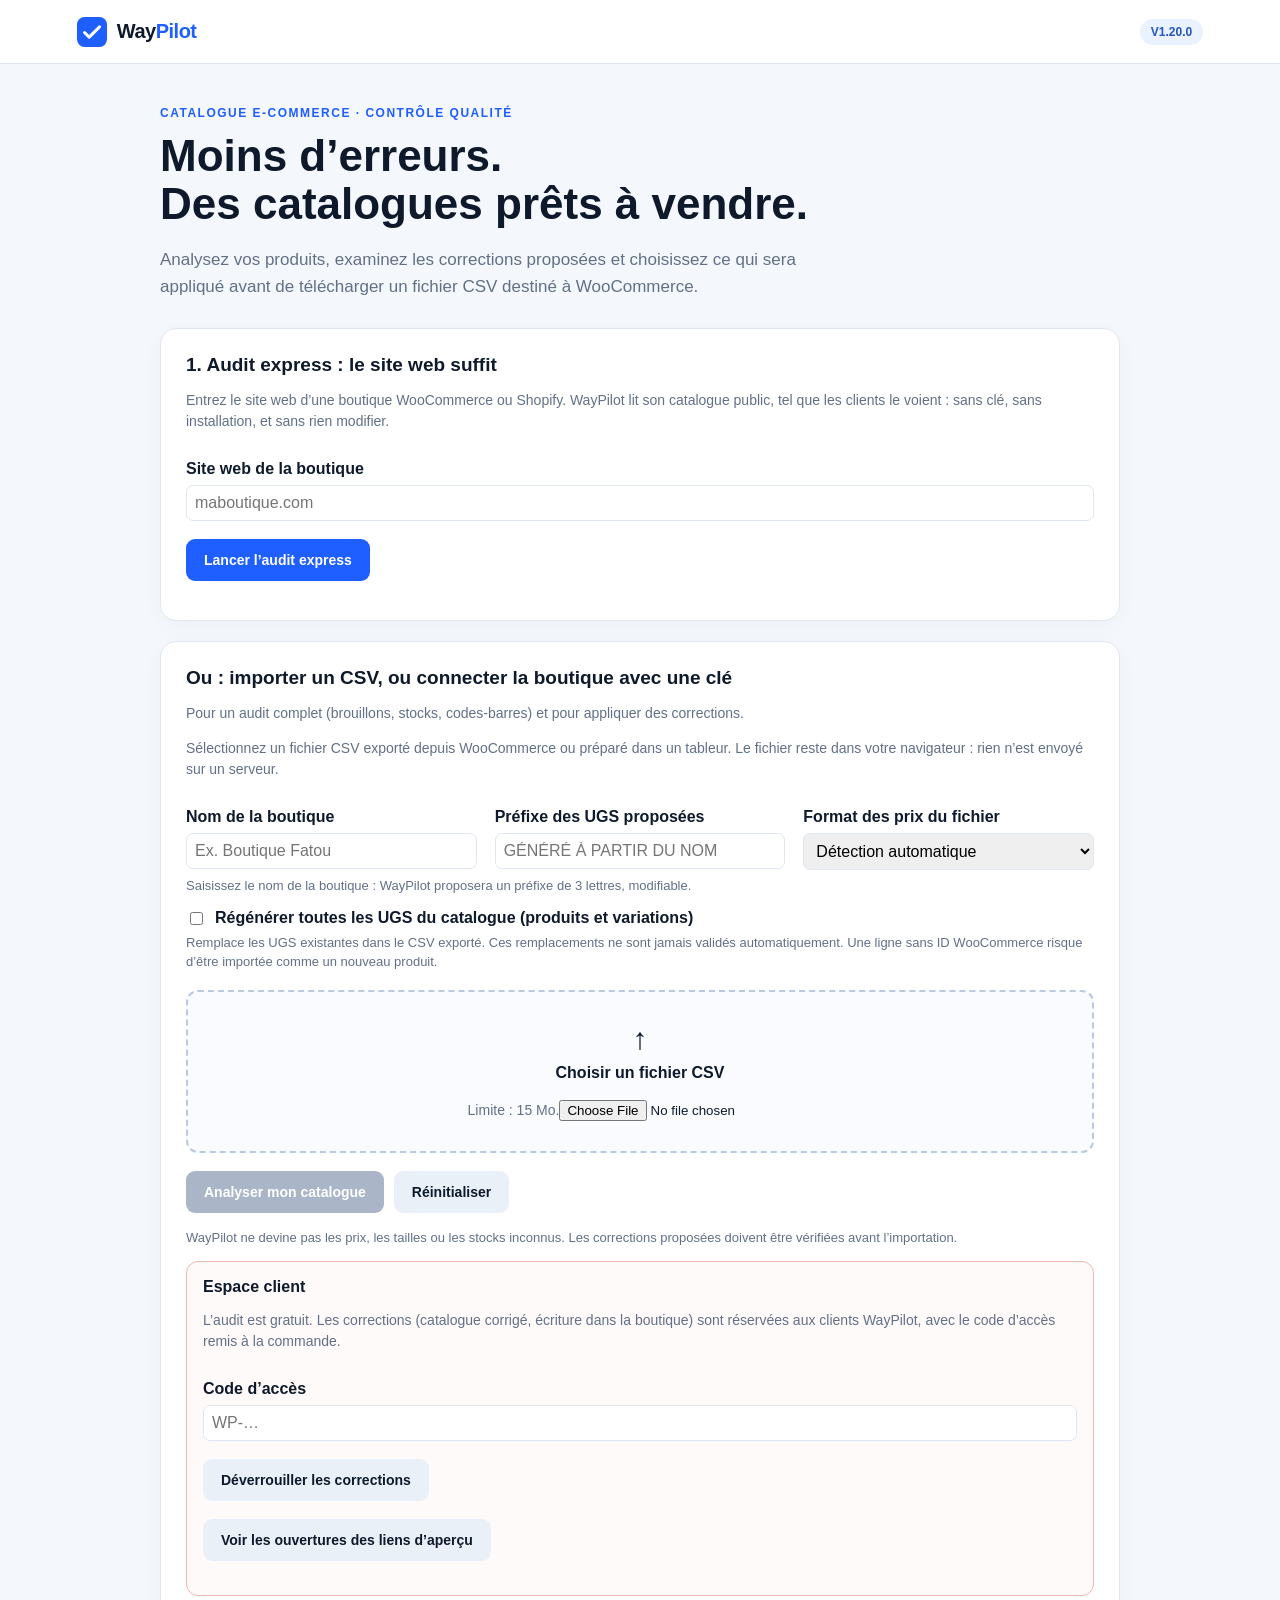
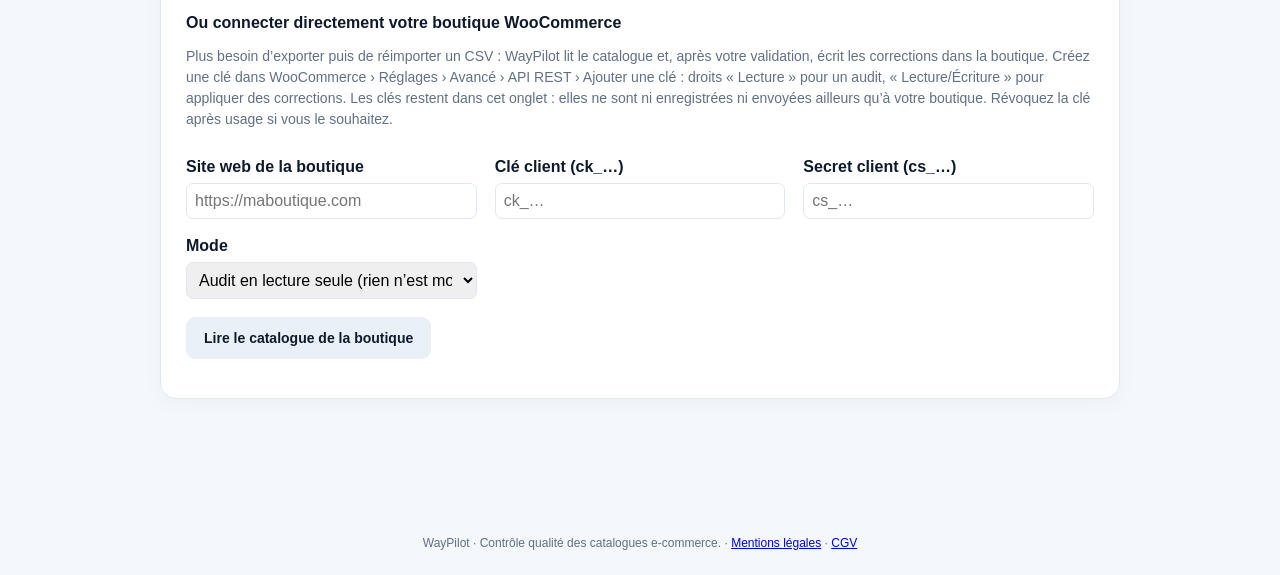
==== app.html @ 413e8cae "V1.20.0 : modification des prix en masse (devise, pourcentage, prix psychologiques) Aperçu avant env" ====
<!doctype html>
<html lang="fr">
<head>
  <meta charset="utf-8">
  <meta name="viewport" content="width=device-width, initial-scale=1">
  <title>WayPilot — Contrôle qualité e-commerce</title>
  <meta name="description" content="WayPilot contrôle vos catalogues e-commerce, propose des corrections validées et prépare un CSV WooCommerce.">
  <link rel="icon" href="data:image/svg+xml,%3Csvg xmlns='http://www.w3.org/2000/svg' viewBox='0 0 32 32'%3E%3Crect width='32' height='32' rx='8' fill='%231f5eff'/%3E%3Cpath d='M8 16.5l5 5 11-11' stroke='%23fff' stroke-width='3.2' fill='none' stroke-linecap='round' stroke-linejoin='round'/%3E%3C/svg%3E">
  <style>
    :root { --blue:#1f5eff; --navy:#0e1a2b; --bg:#f4f7fb; --border:#e0e7f0; --muted:#627087; }
    * { box-sizing:border-box; }
    body { margin:0; font-family:"Inter", -apple-system, BlinkMacSystemFont, "Segoe UI", Roboto, "Helvetica Neue", Arial, sans-serif; -webkit-font-smoothing:antialiased; color:var(--navy); background:var(--bg); }
    header { position:sticky; top:0; z-index:10; background:rgba(255,255,255,.94); backdrop-filter:blur(10px); border-bottom:1px solid var(--border); padding:0 6%; height:64px; display:flex; align-items:center; justify-content:space-between; gap:15px; }
    .brand { display:flex; align-items:center; gap:10px; font-size:20px; font-weight:800; letter-spacing:-.5px; } .brand em { font-style:normal; color:var(--blue); } .brand svg { width:30px; height:30px; flex:none; }
    .version { background:#eaf1ff; color:#2458b8; padding:6px 11px; border-radius:20px; font-size:12px; font-weight:700; }
    main { max-width:1000px; margin:42px auto; padding:0 20px 50px; }
    .hero { margin-bottom:28px; } .eyebrow { color:var(--blue); font-size:12px; font-weight:800; text-transform:uppercase; letter-spacing:1.5px; }
    h1 { font-size:clamp(30px,5vw,44px); line-height:1.1; margin:12px 0; } .subtitle { color:var(--muted); font-size:17px; line-height:1.6; max-width:650px; }
    .panel { background:white; border:1px solid var(--border); border-radius:16px; padding:25px; margin:20px 0; box-shadow:0 5px 22px #15243b08; }
    h2 { font-size:19px; margin:0 0 8px; } h3 { font-size:16px; margin:18px 0 8px; }
    .help { color:var(--muted); font-size:14px; line-height:1.5; }
    .label { display:block; font-weight:700; margin-top:14px; }
    .settings { display:grid; grid-template-columns:repeat(auto-fit,minmax(230px,1fr)); gap:4px 18px; }
    .drop { display:block; border:2px dashed #b9c9df; border-radius:12px; background:#f9fbff; padding:30px 16px; text-align:center; margin-top:18px; cursor:pointer; }
    .drop strong { display:block; margin:8px 0; font-size:16px; } .drop input { max-width:100%; margin-top:10px; }
    button,.download,a.button { border:0; background:var(--blue); color:white; font-size:14px; font-weight:700; border-radius:9px; padding:13px 18px; cursor:pointer; text-decoration:none; display:inline-block; }
    button:disabled { background:#aab6c8; cursor:not-allowed; } button.secondary,a.button.secondary { color:var(--navy); background:#eaf0f8; }
    .actions { display:flex; flex-wrap:wrap; gap:10px; margin-top:18px; } .notice { margin-top:15px; color:var(--muted); font-size:13px; line-height:1.5; }
    .message { margin-top:14px; font-size:14px; line-height:1.5; } .error { color:#b42318; } .success { color:#087443; }
    .metrics { display:grid; grid-template-columns:repeat(3,1fr); gap:14px; margin:20px 0; }
    .metric { border:1px solid var(--border); border-radius:12px; padding:18px; background:#fbfcff; } .metric span { display:block; color:var(--muted); font-size:13px; } .metric strong { display:block; font-size:30px; margin-top:7px; }
    .table-wrap { overflow-x:auto; margin-top:18px; } table { border-collapse:collapse; width:100%; font-size:13px; } th,td { border-bottom:1px solid var(--border); padding:12px 10px; text-align:left; vertical-align:top; } th { background:#f5f8fc; }
    .severity { font-weight:700; } .decision { min-width:150px; } .decision select { max-width:100%; padding:8px; border:1px solid var(--border); border-radius:7px; }
    .field { width:100%; min-width:110px; padding:8px; border:1px solid var(--border); border-radius:7px; font:inherit; }
    .needs-review { background:#fff0f0 !important; } .needs-review td { border-bottom-color:#f2b8b5; }
    .review-tag { display:inline-block;background:#b42318;color:white;border-radius:5px;padding:3px 7px;font-weight:800;font-size:11px; }
    .review-toolbar { display:flex;gap:10px;align-items:center;flex-wrap:wrap;margin:14px 0; } .review-toolbar select { padding:10px;border:1px solid #e5a4a0;border-radius:8px; }
    .review-card { border:1px solid #f0b7b3;background:#fffafa;border-radius:12px;padding:16px;margin:14px 0; }
    .code { font-family:ui-monospace,Menlo,monospace; font-size:11px; color:var(--muted); display:block; margin-top:3px; }
    .note { color:#8a5a00; font-size:12px; margin-top:5px; }
    footer { text-align:center; padding:25px 15px; color:var(--muted); font-size:12px; } [hidden] { display:none !important; }
    @media(max-width:600px) { main { margin-top:28px; padding:0 14px 35px; } .panel { padding:18px; } .metrics { grid-template-columns:1fr 1fr; gap:9px; } .metric strong { font-size:25px; } }
  </style>
</head>
<body>
<header><a class="brand" href="./" style="color:inherit;text-decoration:none"><svg viewBox="0 0 32 32" aria-hidden="true"><rect width="32" height="32" rx="8" fill="#1f5eff"/><path d="M8 16.5l5 5 11-11" stroke="#fff" stroke-width="3.2" fill="none" stroke-linecap="round" stroke-linejoin="round"/></svg><span class="wm">Way<em>Pilot</em></span></a><div class="version" id="version">V1</div></header>
<main>
  <section class="hero">
    <div class="eyebrow">Catalogue e-commerce · Contrôle qualité</div>
    <h1>Moins d’erreurs.<br>Des catalogues prêts à vendre.</h1>
    <p class="subtitle">Analysez vos produits, examinez les corrections proposées et choisissez ce qui sera appliqué avant de télécharger un fichier CSV destiné à WooCommerce.</p>
  </section>

  <section class="panel">
    <h2>1. Audit express : le site web suffit</h2>
    <p class="help">Entrez le site web d’une boutique WooCommerce ou Shopify. WayPilot lit son catalogue public, tel que les clients le voient : sans clé, sans installation, et sans rien modifier.</p>
    <div class="settings"><div><label class="label" for="quickUrl">Site web de la boutique</label><input id="quickUrl" class="field" type="url" placeholder="maboutique.com" style="margin-top:7px" autocomplete="url"></div></div>
    <div class="actions"><button id="quickAudit">Lancer l’audit express</button></div>
    <div id="quickInfo" class="message" aria-live="polite"></div>
  </section>

  <section class="panel">
    <h2>Ou : importer un CSV, ou connecter la boutique avec une clé</h2>
    <p class="help">Pour un audit complet (brouillons, stocks, codes-barres) et pour appliquer des corrections.</p>
    <p class="help">Sélectionnez un fichier CSV exporté depuis WooCommerce ou préparé dans un tableur. Le fichier reste dans votre navigateur : rien n’est envoyé sur un serveur.</p>
    <div class="settings">
      <div>
        <label class="label" for="storeName">Nom de la boutique</label>
        <input id="storeName" class="field" type="text" maxlength="100" placeholder="Ex. Boutique Fatou" style="margin-top:7px">
      </div>
      <div>
        <label class="label" for="skuPrefix">Préfixe des UGS proposées</label>
        <input id="skuPrefix" class="field" type="text" maxlength="20" placeholder="Généré à partir du nom" style="margin-top:7px;text-transform:uppercase">
      </div>
      <div>
        <label class="label" for="decimal">Format des prix du fichier</label>
        <select id="decimal" class="field" style="margin-top:7px">
          <option value="auto">Détection automatique</option>
          <option value=".">1 234.56 (point décimal)</option>
          <option value=",">1 234,56 (virgule décimale)</option>
        </select>
      </div>
    </div>
    <p id="prefixHelp" class="notice" style="margin-top:6px">Saisissez le nom de la boutique : WayPilot proposera un préfixe de 3 lettres, modifiable.</p>
    <label style="display:flex;gap:9px;align-items:flex-start;margin-top:12px;font-weight:700"><input id="regenerateAllSkus" type="checkbox" style="margin-top:3px"> Régénérer toutes les UGS du catalogue (produits et variations)</label>
    <p class="notice" style="margin-top:5px">Remplace les UGS existantes dans le CSV exporté. Ces remplacements ne sont jamais validés automatiquement. Une ligne sans ID WooCommerce risque d’être importée comme un nouveau produit.</p>
    <label class="drop"><span style="font-size:30px">↑</span><strong>Choisir un fichier CSV</strong><span class="help">Limite : 15 Mo.</span><input id="file" type="file" accept=".csv,text/csv"></label>
    <div id="fileInfo" class="message" aria-live="polite"></div>
    <div class="actions"><button id="analyze" disabled>Analyser mon catalogue</button><button id="reset" class="secondary">Réinitialiser</button></div>
    <p class="notice">WayPilot ne devine pas les prix, les tailles ou les stocks inconnus. Les corrections proposées doivent être vérifiées avant l’importation.</p>

    <div class="review-card" id="accessBox">
      <h3 style="margin-top:0">Espace client</h3>
      <p class="help">L’audit est gratuit. Les corrections (catalogue corrigé, écriture dans la boutique) sont réservées aux clients WayPilot, avec le code d’accès remis à la commande.</p>
      <div class="settings"><div><label class="label" for="accessCode">Code d’accès</label><input id="accessCode" class="field" type="password" placeholder="WP-…" style="margin-top:7px" autocomplete="off"></div></div>
      <div class="actions"><button type="button" id="unlock" class="secondary">Déverrouiller les corrections</button></div>
      <div id="accessInfo" class="message" aria-live="polite"></div>
      <div class="actions"><button type="button" id="showViews" class="secondary">Voir les ouvertures des liens d’aperçu</button></div>
      <div id="viewsInfo" class="table-wrap"></div>
    </div>

    <h3>Ou connecter directement votre boutique WooCommerce</h3>
    <p class="help">Plus besoin d’exporter puis de réimporter un CSV : WayPilot lit le catalogue et, après votre validation, écrit les corrections dans la boutique. Créez une clé dans WooCommerce › Réglages › Avancé › API REST › Ajouter une clé : droits « Lecture » pour un audit, « Lecture/Écriture » pour appliquer des corrections. Les clés restent dans cet onglet : elles ne sont ni enregistrées ni envoyées ailleurs qu’à votre boutique. Révoquez la clé après usage si vous le souhaitez.</p>
    <div class="settings">
      <div><label class="label" for="wooUrl">Site web de la boutique</label><input id="wooUrl" class="field" type="url" placeholder="https://maboutique.com" style="margin-top:7px" autocomplete="url"></div>
      <div><label class="label" for="wooKey">Clé client (ck_…)</label><input id="wooKey" class="field" type="password" placeholder="ck_…" style="margin-top:7px" autocomplete="off"></div>
      <div><label class="label" for="wooSecret">Secret client (cs_…)</label><input id="wooSecret" class="field" type="password" placeholder="cs_…" style="margin-top:7px" autocomplete="off"></div>
      <div><label class="label" for="wooMode">Mode</label><select id="wooMode" class="field" style="margin-top:7px"><option value="read">Audit en lecture seule (rien n’est modifié)</option><option value="write">Audit et corrections</option></select></div>
    </div>
    <div class="actions"><button id="wooConnect" class="secondary">Lire le catalogue de la boutique</button></div>
    <div id="wooInfo" class="message" aria-live="polite"></div>
  </section>

  <section id="results" class="panel" hidden>
    <h2>2. Résultats du contrôle qualité</h2>
    <div class="metrics">
      <div class="metric"><span>Score qualité</span><strong id="score">0</strong></div>
      <div class="metric"><span>Lignes analysées</span><strong id="productCount">0</strong></div>
      <div class="metric"><span>Anomalies détectées</span><strong id="issueCount">0</strong></div>
      <div class="metric"><span>Anomalies élevées</span><strong id="highCount">0</strong></div>
      <div class="metric"><span>Avec correction proposée</span><strong id="actionCount">0</strong></div>
      <div class="metric"><span>À vérifier / informations manquantes</span><strong id="reviewCount">0</strong></div>
    </div>
    <p class="help">Score qualité : 100 % = aucune anomalie. Chaque ligne perd des points selon ses anomalies (élevée : 1 point, moyenne : 0,5, faible : 0,15 ; au plus 1 point par ligne).</p>
    <div id="summary" class="message" aria-live="polite"></div>
    <div id="leadBox" class="review-card" hidden>
      <h3 style="margin-top:0">Vous voulez que ces erreurs soient corrigées ?</h3>
      <p class="help" id="leadText">Wayzure vérifie chaque anomalie avec vous, applique les corrections validées et vous remet un rapport. Réservez un échange de 15 min en visio : nous regardons ce résultat ensemble. Vous pouvez aussi nous l’envoyer par e-mail, nous revenons vers vous sous 24 h ouvrées.</p>
      <div class="actions"><a class="button primary" href="https://cal.com/waypilot" target="_blank" rel="noopener">Réserver un échange de 15 min</a><a class="button secondary" id="leadEmail">Envoyer le résultat par e-mail</a></div>
      <p class="help" style="margin:8px 0 0">Ou sur <a id="leadWhatsapp" target="_blank" rel="noopener">WhatsApp</a>.</p>
    </div>
    <div class="review-toolbar">
      <label for="issueFilter"><strong>Filtrer les anomalies :</strong></label>
      <select id="issueFilter"><option value="all">Toutes les anomalies</option><option value="review">À vérifier (rouge)</option><option value="high">Gravité élevée</option><option value="variation">Variations manquantes</option></select>
      <span class="review-tag">À VÉRIFIER</span>
    </div>
    <p id="publicNotice" class="message" hidden><strong>Audit express :</strong> ce rapport montre ce que voient les clients. Pour corriger ces erreurs sur WooCommerce, importez un CSV ou connectez la boutique avec une clé API. Sur Shopify, la correction se fait pour l’instant en service.</p>
    <p class="help" id="markExistingHelp">Si vous avez vérifié dans WooCommerce qu’une variation signalée existe déjà, cochez sa ligne puis cliquez sur « Marquer comme déjà existante ». Elle ne sera pas ajoutée au CSV.</p>
    <div class="actions" id="markExistingActions"><button type="button" id="markExistingVariations" class="secondary">Marquer comme déjà existante(s) dans WooCommerce</button></div>
    <div class="table-wrap"><table><thead><tr><th>Confirmer</th><th>Ligne</th><th>Produit</th><th>Anomalie</th><th>Gravité</th><th>Suite à donner</th></tr></thead><tbody id="issueRows"></tbody></table></div>

    <div id="manualFixes" class="review-card" hidden>
      <h3 style="margin-top:0;color:#b42318">Ajouter les variations manquantes</h3>
      <p class="help">Proposé seulement pour les produits dont les variations utilisent un seul attribut. Le prix est prérempli quand il est connu (prix du parent ou prix commun des autres variations) : vérifiez-le. La quantité en stock est facultative ; laissée vide, WayPilot n’écrit aucune valeur de stock. Les variations validées sont ajoutées au CSV corrigé, ou créées dans la boutique si elle est connectée et que vous cliquez sur « Appliquer ».</p>
      <div id="manualVariationTable" class="table-wrap"></div>
      <div class="actions"><button type="button" id="approveManualVariations">Valider les variations cochées</button><button type="button" id="selectManualVariations" class="secondary">Tout cocher</button></div>
      <div id="manualSummary" class="message" aria-live="polite"></div>
    </div>

    <div id="corrections">
    <h3>3. Examiner et valider les corrections</h3>
    <p class="help">Les corrections sûres (images répétées, orthographe d’une valeur alignée sur le parent, UGS manquante, texte alternatif des images) peuvent être validées ensemble. Les changements de prix et le remplacement d’une UGS existante restent à examiner un par un. Les décisions ne modifient rien tant que vous n’avez pas téléchargé le CSV ou cliqué sur « Appliquer » (boutique connectée).</p>
    <div class="actions"><button type="button" id="selectAll" class="secondary">Tout sélectionner</button><button type="button" id="clearSelection" class="secondary">Effacer la sélection</button><button type="button" id="approveSelected">Valider la sélection</button><button type="button" id="rejectSelected" class="secondary">Refuser la sélection</button><button type="button" id="approveSafe" class="secondary">Valider les corrections sûres</button></div>
    <div id="proposals" class="table-wrap"></div>
    <div id="approvalSummary" class="message" aria-live="polite"></div>
    </div>
    <details id="whiteLabel" style="margin-top:18px;border:1px solid var(--border);border-radius:12px;padding:14px 16px;background:white">
      <summary><strong>Marque blanche (agences)</strong> : rapport au nom de l’agence, sans mention de WayPilot</summary>
      <div class="settings" style="margin-top:12px">
        <div><label class="label" for="brandName">Nom de l’agence</label><input id="brandName" class="field" type="text" maxlength="60" placeholder="Vide = rapport WayPilot" style="margin-top:7px"></div>
        <div><label class="label" for="brandColor">Couleur</label><input id="brandColor" class="field" type="color" value="#1769ff" style="margin-top:7px;height:44px;padding:4px"></div>
        <div><label class="label" for="brandContact">Contact affiché dans le lien d’aperçu</label><input id="brandContact" class="field" type="text" maxlength="120" placeholder="Ex. contact@agence.fr" style="margin-top:7px"></div>
      </div>
      <p class="help">Réglage gardé dans ce navigateur. S’applique au rapport d’audit client et au lien d’aperçu.</p>
    </details>
    <div class="actions">
      <button id="downloadAudit">Télécharger le rapport d’audit client</button>
      <button id="publishTeaser" class="secondary">Créer un lien d’aperçu à envoyer</button>
      <button id="downloadReport" class="secondary">Télécharger le rapport CSV</button>
      <button id="downloadCorrected">Télécharger le catalogue corrigé pour WooCommerce</button>
      <button id="downloadOriginal" class="secondary">Télécharger le CSV original</button>
    </div>
    <div id="teaserInfo" class="message" aria-live="polite"></div>
    <p class="notice">Le rapport d’audit client est une page à ouvrir dans le navigateur, puis à imprimer ou enregistrer en PDF (Ctrl+P). Le lien d’aperçu (réservé aux détenteurs du code d’accès) montre les totaux et un exemple, sans la liste des produits ; il expire au bout de 90 jours.</p>
    <p class="notice" id="csvNotice">Important : à l’importation, cochez dans WooCommerce l’option de mise à jour des produits existants. Testez d’abord sur une sauvegarde ou quelques produits.</p>
    <div id="wooApply" class="review-card" hidden>
      <h3 style="margin-top:0">Appliquer sur la boutique</h3>
      <p class="help">Seules les corrections et les variations validées sont envoyées. Les modifications sont immédiates sur la boutique : faites une sauvegarde avant le premier essai.</p>
      <p id="wooReadOnlyNotice" class="message" hidden><strong>Mode lecture seule :</strong> aucune modification ne peut être envoyée à la boutique. Le rapport et le CSV restent disponibles. Pour appliquer des corrections, choisissez « Audit et corrections » puis relisez la boutique, avec une clé « Lecture/Écriture ».</p>
      <div class="actions"><button type="button" id="wooApplyButton">Appliquer les corrections validées sur la boutique</button><button type="button" id="wooReload" class="secondary">Relire la boutique et réanalyser</button></div>
      <div class="actions" id="wooAfterApply" hidden><button type="button" id="wooJournal" class="secondary">Télécharger le journal des modifications</button><button type="button" id="wooUndo" class="secondary">Annuler les modifications envoyées</button></div>
      <div id="wooApplySummary" class="message" aria-live="polite"></div>
      <div id="wooResults" class="table-wrap"></div>
    </div>
    <div id="bulkPrice" class="review-card" hidden>
      <h3 style="margin-top:0">Modifier les prix en masse</h3>
      <p class="help">Conversion de devise, hausse ou baisse en pourcentage, prix psychologiques. S’applique au prix normal et au prix promo de tous les produits simples et de toutes les variations lus. Rien n’est envoyé avant l’aperçu et votre confirmation ; journal et annulation comme pour les corrections. Frais de livraison et codes promo à montant fixe : à adapter à la main.</p>
      <div class="settings">
        <div><label class="label" for="bpOp">Opération</label><select id="bpOp" class="field" style="margin-top:7px"><option value="divide">Diviser par un taux (conversion de devise)</option><option value="multiply">Multiplier par un taux</option><option value="percent">Hausse ou baisse en %</option></select></div>
        <div><label class="label" for="bpValue">Taux ou pourcentage</label><input id="bpValue" class="field" type="text" inputmode="decimal" placeholder="Ex. 10,69 ou 5 ou -10" style="margin-top:7px"></div>
        <div><label class="label" for="bpRounding">Arrondi</label><select id="bpRounding" class="field" style="margin-top:7px"><option value="90">Terminaison ,90 la plus proche (41,90)</option><option value="990">Terminaison 9,90 dès 20 (69,90)</option><option value="cent">Au centime</option><option value="unit">À l’unité</option></select></div>
        <div><label class="label" for="bpCurrency">Nouvelle devise de la boutique</label><select id="bpCurrency" class="field" style="margin-top:7px"><option value="">Ne pas changer</option><option value="EUR">Euro (EUR)</option><option value="MAD">Dirham marocain (MAD)</option><option value="XOF">Franc CFA (XOF)</option><option value="USD">Dollar US (USD)</option><option value="GBP">Livre sterling (GBP)</option><option value="CHF">Franc suisse (CHF)</option><option value="CAD">Dollar canadien (CAD)</option></select></div>
      </div>
      <p class="help">Avec une nouvelle devise, WayPilot règle aussi 2 décimales et la virgule comme séparateur.</p>
      <div class="actions"><button type="button" id="bpPreview" class="secondary">Prévisualiser les nouveaux prix</button><button type="button" id="bpApply" disabled>Appliquer ces prix sur la boutique</button></div>
      <div id="bpSummary" class="message" aria-live="polite"></div>
      <div id="bpTable" class="table-wrap"></div>
    </div>
  </section>
</main>
<footer>WayPilot · Contrôle qualité des catalogues e-commerce. · <a href="mentions-legales.html">Mentions légales</a> · <a href="cgv.html">CGV</a></footer>
<script src="engine.js"></script>
<script src="woo.js"></script>
<script src="shopify.js"></script>
<script>
(() => {
  const E = window.WayPilotEngine;
  const W = window.WayPilotWoo;
  const S = window.WayPilotShopify;
  const $ = id => document.getElementById(id);
  $("version").textContent = `V${E.VERSION}`;



  const state = {
    file: null, catalog: null, result: null,
    woo: null,                     // client de la boutique connectée (clés en mémoire uniquement)
    readOnly: false,               // audit en lecture seule : aucun envoi vers la boutique
    unlocked: false,               // code d’accès client saisi : corrections disponibles
    journal: [],                   // résultats de tous les envois de la séance (corrections et annulations)
    lastApply: null,               // résultats du dernier envoi, pour pouvoir l’annuler
    journalSite: "",               // boutique à laquelle se rapporte le journal
    verifiedExisting: new Set(),   // clés d’anomalies confirmées comme existantes dans WooCommerce
    manual: new Map()              // clé -> variation à ajouter ; conservée entre deux affichages
  };

  // ---------- Accès client ----------
  // Les corrections sont réservées aux clients. Contrôle dans le navigateur : il dissuade, il ne protège pas un secret.
  // Changer le code : remplacer cette empreinte par le SHA-256 du nouveau code.
  const ACCESS_HASH = "e9d1008baa338276c1d597a13b16ac2f2c980de9e5b2c931561befa40d49e960";
  const CONTACT_WHATSAPP = "33752222106", CONTACT_EMAIL = "contact@wayzure.com";
  async function sha256(text) {
    const bytes = await crypto.subtle.digest("SHA-256", new TextEncoder().encode(text));
    return [...new Uint8Array(bytes)].map(b => b.toString(16).padStart(2, "0")).join("");
  }
  function setUnlocked(on) {
    state.unlocked = on;
    $("accessInfo").className = "message" + (on ? " success" : "");
    $("accessInfo").textContent = on ? "Accès client actif : corrections disponibles." : "";
    $("wooMode").querySelector('option[value="write"]').disabled = !on;
    if (!on) $("wooMode").value = "read";
    if (state.result) render();
  }
  $("unlock").addEventListener("click", async () => {
    const ok = (await sha256($("accessCode").value.trim().toUpperCase())) === ACCESS_HASH;
    if (!ok) { $("accessInfo").className = "message error"; $("accessInfo").textContent = "Code inconnu. Contactez-nous pour obtenir votre accès."; return; }
    try { localStorage.setItem("waypilot.access", ACCESS_HASH); } catch (_) {}
    state.accessCode = $("accessCode").value.trim().toUpperCase();
    $("accessCode").value = "";
    setUnlocked(true);
  });
  let remembered = false;
  try { remembered = localStorage.getItem("waypilot.access") === ACCESS_HASH; } catch (_) {}
  setUnlocked(remembered);

  function renderLead(stats, issues) {
    const show = issues.length > 0 && (state.catalog.source === "public" || !state.unlocked);
    $("leadBox").hidden = !show;
    if (!show) return;
    const site = state.catalog.site || (state.file && state.file.name) || "ma boutique";
    const text = `Bonjour, je viens d’auditer ${site} avec WayPilot : score ${stats.score} %, ${issues.length} anomalies dont ${stats.high} élevées. Je souhaite recevoir le rapport commenté et votre proposition de correction.`;
    $("leadWhatsapp").href = `https://wa.me/${CONTACT_WHATSAPP}?text=${encodeURIComponent(text)}`;
    $("leadEmail").href = `mailto:${CONTACT_EMAIL}?subject=${encodeURIComponent(`Audit WayPilot : ${site}`)}&body=${encodeURIComponent(text + "\n\nNom :\nTéléphone :")}`;
  }
  // ---------- Paramètres ----------
  let prefixManuallyEdited = false;
  const suggestPrefix = name => (E.normalize(name).toUpperCase().match(/[A-Z0-9]+/) || [""])[0].slice(0, 3);
  $("storeName").addEventListener("input", () => {
    if (prefixManuallyEdited) return;
    const p = suggestPrefix($("storeName").value);
    $("skuPrefix").value = p;
    $("prefixHelp").textContent = p ? `Préfixe proposé : ${p}. Exemple : ${p}-001, ${p}-002. Modifiable avant l’analyse.` : "Saisissez le nom de la boutique : WayPilot proposera un préfixe de 3 lettres, modifiable.";
  });
  $("skuPrefix").addEventListener("input", () => { prefixManuallyEdited = true; $("skuPrefix").value = $("skuPrefix").value.toUpperCase(); });
  // L’API WooCommerce renvoie toujours les prix avec un point décimal.
  const decimalMode = () => state.catalog && state.catalog.source ? "." : $("decimal").value;
  const options = () => ({ skuPrefix: $("skuPrefix").value, regenerateAllSkus: $("regenerateAllSkus").checked, decimal: decimalMode(), allowDelete: !!(state.catalog && state.catalog.source === "woocommerce") });

  // ---------- Décisions ----------
  const validatedVariationKeys = () => new Set([...state.manual.values()].filter(v => v.validated && v.selected).map(v => v.issueKey));
  const followup = issue => E.followupFor(issue, { verifiedExisting: state.verifiedExisting, validatedVariations: validatedVariationKeys() });
  const isOpen = f => f === E.FOLLOWUP.HUMAN || f === E.FOLLOWUP.MISSING_INFO;

  function el(tag, props = {}, children = []) {
    const node = document.createElement(tag);
    Object.entries(props).forEach(([k, v]) => { if (k === "dataset") Object.assign(node.dataset, v); else node[k] = v; });
    children.forEach(c => node.append(c));
    return node;
  }

  // Nom du produit + ID WooCommerce, pour le retrouver vite dans l’administration.
  const productCell = item => el("td", {}, item.productId ? [item.product, el("span", { className: "code", textContent: `ID ${item.productId}` })] : [item.product]);

  // ---------- Analyse ----------
  function runAnalysis() {
    const hasDecisions = state.result && (state.result.proposals.some(p => p.status !== "pending") || [...state.manual.values()].some(v => v.validated));
    if (hasDecisions && !confirm("Relancer l’analyse efface les décisions prises sur les corrections. Continuer ?")) return;
    state.result = E.analyze(state.catalog, options());
    // Conserver la saisie des variations manuelles déjà commencée (même clé = même variation).
    const next = new Map();
    state.result.manualCandidates.forEach(c => next.set(c.key, state.manual.get(c.key) || c));
    state.manual = next;
    render();
    $("results").scrollIntoView({ behavior: "smooth", block: "start" });
  }

  function render() {
    const { issues, stats } = state.result;
    $("results").hidden = false;
    const followups = issues.map(followup);
    $("score").textContent = `${stats.score} %`;
    $("productCount").textContent = stats.rows;
    $("issueCount").textContent = stats.issues;
    $("highCount").textContent = stats.high;
    $("actionCount").textContent = followups.filter(f => f === E.FOLLOWUP.PROPOSAL).length;
    $("reviewCount").textContent = followups.filter(isOpen).length;
    $("summary").className = "message " + (issues.length ? "" : "success");
    $("summary").textContent = issues.length
      ? `${stats.rows} lignes (${stats.products} produits, ${stats.variations} variations). ${issues.length} anomalies, dont ${followups.filter(f => f === E.FOLLOWUP.PROPOSAL).length} avec une correction proposée et ${followups.filter(isOpen).length} à vérifier ou à compléter.`
      : "Aucune anomalie détectée par les contrôles actuels. Cela ne garantit pas que toutes les données du catalogue sont exactes.";
    const fromWoo = state.catalog.source === "woocommerce";
    $("wooApply").hidden = !fromWoo;
    $("wooApplyButton").hidden = state.readOnly;
    $("wooReadOnlyNotice").hidden = !state.readOnly;
    $("bulkPrice").hidden = !fromWoo || state.readOnly || !state.unlocked;
    const isPublic = state.catalog.source === "public";
    if (isPublic && issues.length) $("summary").textContent = `${stats.products} produits et ${stats.variations} variations visibles par les clients. ${issues.length} anomalies, dont ${stats.high} de gravité élevée.`;
    if (stats.atStake && stats.atStake.items) $("summary").textContent += ` ${E.formatMoney(stats.atStake.total, stats.atStake.currency)} en jeu : ${stats.atStake.items} article(s) non commandable(s) ou mal tarifé(s), au prix d’une vente de chacun.`;
    $("csvNotice").hidden = fromWoo || isPublic;
    $("publicNotice").hidden = !isPublic;
    const noFix = isPublic || !state.unlocked;
    ["corrections", "downloadCorrected", "markExistingHelp", "markExistingActions"].forEach(id => { $(id).hidden = noFix; });
    renderLead(stats, issues);
    $("downloadOriginal").hidden = !state.file;
    renderIssues(followups);
    renderManual();
    if (noFix) $("manualFixes").hidden = true;
    renderProposals();
    applyFilter();
  }

  function renderIssues(followups) {
    const body = $("issueRows");
    body.replaceChildren();
    state.result.issues.forEach((issue, i) => {
      const f = followups[i];
      const open = isOpen(f);
      const missingVariation = issue.code === "VARIATION_VALUE_MISSING" && open;
      const tr = el("tr", { dataset: { key: issue.key, review: open ? "review" : "ok", high: issue.severity === E.SEVERITY.HIGH ? "yes" : "no", variation: missingVariation ? "yes" : "no" } });
      if (open) tr.classList.add("needs-review");
      const check = missingVariation ? [el("input", { type: "checkbox", className: "existing-variation-check", ariaLabel: "Confirmer que cette variation existe déjà dans WooCommerce" })] : [];
      tr.append(
        el("td", {}, check),
        el("td", { textContent: issue.line ?? "—" }),
        productCell(issue),
        el("td", {}, [issue.message, el("span", { className: "code", textContent: issue.code })]),
        el("td", { className: "severity", textContent: issue.severity }),
        el("td", {}, open ? [el("span", { className: "review-tag", textContent: "À VÉRIFIER" }), " ", f] : [f])
      );
      body.append(tr);
    });
  }

  function applyFilter() {
    const mode = $("issueFilter").value;
    document.querySelectorAll("#issueRows tr").forEach(tr => {
      tr.hidden = mode === "review" ? tr.dataset.review !== "review" : mode === "high" ? tr.dataset.high !== "yes" : mode === "variation" ? tr.dataset.variation !== "yes" : false;
    });
  }
  $("issueFilter").addEventListener("change", applyFilter);

  $("markExistingVariations").addEventListener("click", () => {
    const keys = [...document.querySelectorAll("#issueRows tr")].filter(tr => tr.querySelector(".existing-variation-check:checked")).map(tr => tr.dataset.key);
    if (!keys.length) { alert("Cochez les alertes de variations que vous avez vérifiées dans WooCommerce."); return; }
    keys.forEach(k => state.verifiedExisting.add(k));
    render(); // la saisie des variations manuelles est conservée
  });

  // ---------- Variations manuelles ----------
  const visibleManual = () => [...state.manual.values()].filter(v => !state.verifiedExisting.has(v.issueKey));

  function renderManual() {
    const list = visibleManual();
    $("manualFixes").hidden = !list.length;
    const container = $("manualVariationTable");
    container.replaceChildren();
    if (!list.length) return;
    const head = el("tr", {}, ["Ajouter", "Parent / valeur", "Nom de la variation", "Prix régulier", "Quantité en stock (facultatif)", "UGS (facultatif)", "Activée"].map(t => el("th", { textContent: t })));
    const tbody = el("tbody");
    list.forEach(v => {
      const tr = el("tr", { className: v.validated ? "" : "needs-review" });
      const input = (key, type = "text") => {
        const field = el("input", { className: "field", type, value: v[key] });
        field.addEventListener("input", () => { v[key] = field.value; v.validated = false; tr.classList.add("needs-review"); updateApprovalSummary(); });
        return el("td", {}, [field]);
      };
      const pick = el("input", { type: "checkbox", checked: v.selected, ariaLabel: "Ajouter cette variation au CSV" });
      pick.dataset.manualKey = v.key;
      pick.addEventListener("change", () => { v.selected = pick.checked; v.validated = false; updateApprovalSummary(); });
      const enabled = el("input", { type: "checkbox", checked: v.enabled, ariaLabel: "Variation activée à l’import" });
      enabled.addEventListener("change", () => { v.enabled = enabled.checked; v.validated = false; });
      const priceCell = input("price");
      priceCell.append(el("div", { className: "help", textContent: v.priceSource }));
      tr.append(
        el("td", {}, [pick]),
        el("td", { textContent: `${v.parentName} · ${v.attributeName} = ${v.attributeValue} · parent ${v.parentRef}` }),
        input("name"), priceCell, input("stockQty", "number"), input("sku"),
        el("td", {}, [enabled])
      );
      tbody.append(tr);
    });
    container.append(el("table", {}, [el("thead", {}, [head]), tbody]));
    const done = list.filter(v => v.validated && v.selected).length;
    $("manualSummary").textContent = `${list.length} variation(s) manquante(s) proposée(s), ${done} validée(s) pour ajout au CSV.`;
  }

  $("selectManualVariations").addEventListener("click", () => { visibleManual().forEach(v => { v.selected = true; }); renderManual(); });

  $("approveManualVariations").addEventListener("click", () => {
    const chosen = visibleManual().filter(v => v.selected);
    if (!chosen.length) { alert("Cochez au moins une variation à ajouter."); return; }
    const missing = E.missingColumnsForVariations(state.catalog);
    if (missing.length) { alert("Le CSV ne contient pas les colonnes nécessaires : " + missing.join(", ") + ". Réexportez le catalogue WooCommerce avec les variations."); return; }
    const errors = [];
    const skuOwners = new Set(state.catalog.rows.map(r => E.normalize(state.catalog.col.sku >= 0 ? r[state.catalog.col.sku] : "")).filter(Boolean));
    state.result.proposals.filter(p => p.kind === "sku" && p.status === "approved").forEach(p => skuOwners.add(E.normalize(p.after)));
    chosen.forEach(v => {
      const label = `${v.parentName} · ${v.attributeValue}`;
      const price = E.parseAmount(v.price, decimalMode());
      if (!v.name.trim()) errors.push(`${label} : nom manquant.`);
      if (!Number.isFinite(price) || price <= 0) errors.push(`${label} : prix régulier manquant ou invalide.`);
      if (String(v.stockQty).trim() !== "" && !(Number.isInteger(Number(v.stockQty)) && Number(v.stockQty) >= 0)) errors.push(`${label} : quantité en stock invalide (nombre entier, zéro ou plus).`);
      const sku = E.normalize(v.sku);
      if (sku) { if (skuOwners.has(sku)) errors.push(`${label} : UGS « ${v.sku} » déjà utilisée.`); skuOwners.add(sku); }
    });
    if (errors.length) { alert("Aucune variation n’a été validée :\n\n" + errors.join("\n")); return; }
    // WooCommerce attend un point décimal.
    chosen.forEach(v => { v.price = String(E.parseAmount(v.price, decimalMode())); v.validated = true; });
    render();
  });

  // ---------- Propositions ----------
  function renderProposals() {
    const { proposals } = state.result;
    const container = $("proposals");
    container.replaceChildren();
    if (!proposals.length) { container.textContent = "Aucune correction automatique n’est proposée. Les prix et les variations manquantes demandent des informations confirmées."; updateApprovalSummary(); return; }
    const head = el("tr", {}, ["Sélection", "Ligne", "Produit", "Correction proposée", "Avant", "Valeur proposée", "Décision"].map(t => el("th", { textContent: t })));
    const tbody = el("tbody");
    proposals.forEach(p => {
      const check = el("input", { type: "checkbox", className: "proposal-check", ariaLabel: "Sélectionner cette correction" });
      check.dataset.proposalId = p.id;
      const value = el("input", { className: "field", value: p.after, ariaLabel: "Valeur proposée" });
      value.addEventListener("input", () => { p.after = value.value; p.status = "pending"; select.value = "pending"; updateApprovalSummary(); });
      const select = el("select", { ariaLabel: "Valider ou refuser cette correction" }, [["pending", "À examiner"], ["approved", "Valider"], ["rejected", "Refuser"]].map(([v, t]) => el("option", { value: v, textContent: t })));
      select.value = p.status;
      select.addEventListener("change", () => { p.status = select.value; updateApprovalSummary(); });
      const labelCell = el("td", {}, [p.label + (p.safe ? "" : " (à examiner)")]);
      if (p.note) labelCell.append(el("div", { className: "note", textContent: p.note }));
      tbody.append(el("tr", {}, [
        el("td", {}, [check]), el("td", { textContent: p.line }), productCell(p),
        labelCell, el("td", { textContent: p.before }), el("td", {}, [p.kind === "deleteVariation" ? el("strong", { className: "error", textContent: "Supprimée" }) : value]), el("td", { className: "decision" }, [select])
      ]));
    });
    container.append(el("table", {}, [el("thead", {}, [head]), tbody]));
    updateApprovalSummary();
  }

  function updateApprovalSummary() {
    if (!state.result) return;
    const { proposals, issues } = state.result;
    const count = s => proposals.filter(p => p.status === s).length;
    const open = issues.filter(i => isOpen(followup(i))).length;
    $("approvalSummary").className = "message";
    $("approvalSummary").textContent = `Corrections validées : ${count("approved")} · en attente : ${count("pending")} · refusées : ${count("rejected")}. Anomalies encore à vérifier : ${open}. Le fichier corrigé n’applique que les corrections validées.`;
  }

  const selectedProposals = () => {
    const ids = new Set([...document.querySelectorAll(".proposal-check:checked")].map(x => Number(x.dataset.proposalId)));
    return state.result.proposals.filter(p => ids.has(p.id));
  };
  // Retour visible après une décision groupée : le tableau change peu, le résumé est mis en avant.
  function confirmDecision(text) {
    const box = $("approvalSummary");
    box.className = "message success";
    box.textContent = `✓ ${text} ${box.textContent}`;
    box.scrollIntoView({ behavior: "smooth", block: "center" });
  }
  const setStatus = status => {
    const chosen = selectedProposals();
    if (!chosen.length) { alert("Sélectionnez au moins une correction."); return; }
    chosen.forEach(p => { p.status = status; });
    render();
    confirmDecision(`${chosen.length} correction(s) ${status === "approved" ? "validée(s)" : "refusée(s)"}.`);
  };
  $("selectAll").addEventListener("click", () => document.querySelectorAll(".proposal-check").forEach(x => { x.checked = true; }));
  $("clearSelection").addEventListener("click", () => document.querySelectorAll(".proposal-check").forEach(x => { x.checked = false; }));
  $("approveSelected").addEventListener("click", () => setStatus("approved"));
  $("rejectSelected").addEventListener("click", () => setStatus("rejected"));
  $("approveSafe").addEventListener("click", () => {
    const safe = state.result.proposals.filter(p => p.safe && p.status === "pending");
    if (!safe.length) { alert("Aucune correction sûre en attente."); return; }
    if (!confirm(`Valider ${safe.length} correction(s) classée(s) comme sûre(s) ? Elles s’appliqueront uniquement au CSV téléchargé.`)) return;
    safe.forEach(p => { p.status = "approved"; });
    render();
    confirmDecision(`${safe.length} correction(s) sûre(s) validée(s).`);
  });

  // ---------- Téléchargements ----------
  function download(text, name) {
    const url = URL.createObjectURL(new Blob([text], { type: "text/csv;charset=utf-8;" }));
    const a = el("a", { href: url, download: name });
    a.click();
    setTimeout(() => URL.revokeObjectURL(url), 1500);
  }
  const siteOf = () => state.woo ? state.woo.site : (state.catalog && state.catalog.site) || "";
  const baseName = () => siteOf() ? new URL(siteOf()).hostname.replace(/^www\./, "")
    : (state.file ? state.file.name : "catalogue.csv").replace(/\.csv$/i, "");

  $("downloadReport").addEventListener("click", () => {
    if (!state.result) return;
    download(E.buildReportCSV(state.result.issues, { verifiedExisting: state.verifiedExisting, validatedVariations: validatedVariationKeys() }), `${baseName()}_rapport_waypilot.csv`);
  });
  $("downloadAudit").addEventListener("click", () => {
    if (!state.result) return;
    const html = E.buildAuditReportHTML(state.result, {
      store: $("storeName").value.trim(),
      source: siteOf() || (state.file ? state.file.name : ""),
      brand: brandInfo(), seconds: state.auditSeconds
    });
    const url = URL.createObjectURL(new Blob([html], { type: "text/html;charset=utf-8" }));
    const a = el("a", { href: url, download: `${baseName()}_audit_waypilot.html` });
    a.click();
    setTimeout(() => URL.revokeObjectURL(url), 1500);
  });
  // Marque blanche : réglages de l’agence gardés dans ce navigateur (rien de sensible).
  function brandInfo() {
    const name = $("brandName").value.trim();
    return name ? { name, color: $("brandColor").value } : null;
  }
  ["brandName", "brandColor", "brandContact"].forEach(id => {
    try { const v = localStorage.getItem(`waypilot.${id}`); if (v) $(id).value = v; } catch (_) {}
    $(id).addEventListener("change", () => { try { localStorage.setItem(`waypilot.${id}`, $(id).value.trim()); } catch (_) {} });
  });
  if ($("brandName").value) $("whiteLabel").open = true;
  // Lien d’aperçu : publié sur le relais, qui exige le code d’accès (gardé en mémoire le temps de l’onglet).
  async function accessCodeForRelay() {
    if (!state.accessCode) {
      const typed = (prompt("Code d’accès WayPilot :") || "").trim().toUpperCase();
      if (!typed || (await sha256(typed)) !== ACCESS_HASH) throw new Error("Code d’accès requis.");
      state.accessCode = typed;
    }
    return state.accessCode;
  }
  async function relayPost(path, body) {
    const res = await fetch(RELAY_URL + path, { method: "POST", headers: { "Content-Type": "application/json" }, body: JSON.stringify(body) });
    const data = await res.json().catch(() => ({}));
    if (!res.ok) { if (res.status === 403) state.accessCode = ""; throw new Error(data.message || `Erreur ${res.status}.`); }
    return data;
  }
  $("publishTeaser").addEventListener("click", async () => {
    if (!state.result) return;
    const info = $("teaserInfo");
    info.className = "message"; info.textContent = "Publication du lien…";
    try {
      const code = await accessCodeForRelay();
      const html = E.buildAuditReportHTML(state.result, {
        store: $("storeName").value.trim() || baseName(), source: siteOf(), teaser: true, brand: brandInfo(), seconds: state.auditSeconds,
        contact: (brandInfo() && $("brandContact").value.trim()) || `WhatsApp +${CONTACT_WHATSAPP.slice(0, 2)} ${CONTACT_WHATSAPP.slice(2).replace(/(\d)(\d{2})(\d{2})(\d{2})(\d{2})/, "$1 $2 $3 $4 $5")} ou ${CONTACT_EMAIL} · échange de 15 min : cal.com/waypilot`
      });
      const { url } = await relayPost("/rapports", { code, html, boutique: baseName() });
      info.className = "message success";
      info.replaceChildren("Lien d’aperçu : ", el("a", { href: url, target: "_blank", rel: "noopener", textContent: url }), " ");
      const copy = el("button", { type: "button", className: "secondary", textContent: "Copier" });
      copy.addEventListener("click", () => navigator.clipboard && navigator.clipboard.writeText(url).then(() => { copy.textContent = "Copié"; }));
      info.append(copy);
    } catch (e) { info.className = "message error"; info.textContent = e.message; }
  });
  $("showViews").addEventListener("click", async () => {
    const box = $("viewsInfo");
    box.replaceChildren(el("p", { className: "help", textContent: "Chargement…" }));
    try {
      const rows = await relayPost("/rapports/suivi", { code: await accessCodeForRelay() });
      if (!rows.length) { box.replaceChildren(el("p", { className: "help", textContent: "Aucun lien d’aperçu publié." })); return; }
      const date = d => (d ? new Date(d).toLocaleString("fr-FR", { dateStyle: "short", timeStyle: "short" }) : "—");
      const table = el("table", {}, [el("thead", {}, [el("tr", {}, ["Boutique", "Créé le", "Ouvertures", "Première", "Dernière", "Lien"].map(t => el("th", { textContent: t })))]),
        el("tbody", {}, rows.map(r => el("tr", {}, [el("td", { textContent: r.store }), el("td", { textContent: date(r.created) }), el("td", { textContent: String(r.views) }),
          el("td", { textContent: date(r.firstView) }), el("td", { textContent: date(r.lastView) }), el("td", {}, [el("a", { href: r.url, target: "_blank", rel: "noopener", textContent: "ouvrir" })])])))]);
      box.replaceChildren(table, el("p", { className: "help", textContent: "Vos propres ouvertures sont comptées aussi : notez-les avant d’envoyer le lien." }));
    } catch (e) { box.replaceChildren(el("p", { className: "message error", textContent: e.message })); }
  });
  $("downloadOriginal").addEventListener("click", () => {
    if (!state.file) { alert("Importez d’abord un catalogue CSV."); return; }
    const url = URL.createObjectURL(state.file), a = el("a", { href: url, download: state.file.name });
    a.click(); setTimeout(() => URL.revokeObjectURL(url), 1500);
  });
  $("downloadCorrected").addEventListener("click", () => {
    if (!state.unlocked) return;
    if (!state.result) { alert("Importez et analysez d’abord un catalogue."); return; }
    const pending = state.result.proposals.filter(p => p.status === "pending").length;
    if (pending) { alert(`Il reste ${pending} correction(s) à examiner. Validez ou refusez chaque proposition avant de télécharger.`); return; }
    const unvalidated = visibleManual().filter(v => v.selected && !v.validated).length;
    if (unvalidated && !confirm(`${unvalidated} variation(s) cochée(s) n’ont pas été validées et ne seront pas ajoutées. Télécharger quand même ?`)) return;
    const manual = visibleManual().filter(v => v.validated && v.selected);
    download(E.buildCorrectedCSV(state.catalog, state.result.proposals, manual), `${baseName()}_corrige_waypilot.csv`);
  });

  // ---------- Taille des images ----------
  // Google refuse les images sous 100 px (250 px pour les vêtements) et exigera 500 px en 2027.
  // Une balise <img> suffit pour lire la taille réelle : aucune autorisation CORS n’est nécessaire.
  const MAX_IMAGES = 400;
  async function measureImages(catalog, report) {
    const col = catalog.col.images;
    if (col < 0) return;
    const listOf = r => String(r[col] || "").split(/\s*,\s*/).map(u => u.trim()).filter(u => /^https?:\/\//i.test(u));
    // Photo principale de chaque produit d’abord (celle que voient Google et les clients), puis le reste dans la limite.
    const isVar = r => /variation/i.test(r[catalog.col.type] || "");
    const all = [...new Set([...catalog.rows.filter(r => !isVar(r)).map(r => listOf(r)[0]), ...catalog.rows.map(r => listOf(r)[0]), ...catalog.rows.flatMap(listOf)].filter(Boolean))];
    // Tailles déjà connues (srcset WordPress, données Shopify) : seules les autres sont téléchargées.
    const sizes = { ...(catalog.knownSizes || {}) };
    const urls = all.filter(u => !sizes[u]).slice(0, MAX_IMAGES);
    catalog.imageSizes = sizes;
    catalog.imagesSkipped = all.filter(u => !sizes[u]).length - urls.length;
    if (!urls.length) return;
    let done = 0;
    const one = (src, count = true) => new Promise(resolve => {
      const img = new Image();
      // Sans référent : beaucoup d’hébergeurs WordPress bloquent les images appelées depuis un autre site (anti-hotlink).
      img.referrerPolicy = "no-referrer";
      let settled = false;
      const finish = value => { if (settled) return; settled = true; clearTimeout(timer); if (value) sizes[src] = value; resolve(); };
      const timer = setTimeout(() => finish(null), 10000); // trop lente : ni taille ni erreur, pas d’alerte
      img.onload = () => finish({ width: img.naturalWidth, height: img.naturalHeight });
      img.onerror = () => finish({ broken: true });
      img.src = src;
    }).then(() => { if (count) report(`Vérification de la taille des images : ${++done} / ${urls.length}`); });
    const queue = urls.slice();
    await Promise.all(Array.from({ length: 8 }, async () => { while (queue.length) await one(queue.shift()); }));
    // Un serveur qui limite les requêtes renvoie des erreurs passagères : second essai, lentement, avant de conclure.
    const failed = urls.filter(u => sizes[u] && sizes[u].broken);
    if (failed.length) {
      report(`Second essai pour ${failed.length} image(s) en erreur…`);
      failed.forEach(u => delete sizes[u]);
      const retry = failed.slice();
      await Promise.all(Array.from({ length: 2 }, async () => { while (retry.length) await one(retry.shift(), false); }));
    }
    // Si la plupart des images échouent, c’est le site qui bloque la lecture : pas d’alerte image par image.
    const broken = urls.filter(u => sizes[u] && sizes[u].broken);
    catalog.imagesBlocked = broken.length >= 10 && broken.length > 0.5 * urls.length;
    if (catalog.imagesBlocked) broken.forEach(u => delete sizes[u]);
  }
  const imagesNote = catalog => (catalog.imagesBlocked ? " Le site bloque la lecture de ses images depuis WayPilot : images non vérifiées." : "")
    + (catalog.imagesSkipped ? ` Taille vérifiée pour ${MAX_IMAGES} images, photos principales en priorité (${catalog.imagesSkipped} autres non vérifiées).` : "");

  // ---------- Audit express (API publique, sans clé) ----------
  // WooCommerce bloque cette API depuis un autre site (CORS) : la lecture passe par le relais WayPilot (Worker Cloudflare, dossier relais-cloudflare/).
  // Shopify : catalogue public /products.json, lu par le même relais. WooCommerce d’abord, Shopify si ce n’en est pas une.
  const RELAY_URL = "https://waypilot-relais.wayzure.workers.dev";
  async function readPublicStore(url, progress) {
    try {
      const client = W.createPublicClient({ url, relay: RELAY_URL });
      const data = await client.fetchCatalog(progress);
      if (!data.products.length) throw new Error("Aucun produit public trouvé à cette adresse.");
      return { site: client.site, catalog: W.publicToCatalog(E, data) };
    } catch (wooError) {
      if (wooError.status === 401 || wooError.status === 403) throw wooError;
      try {
        const client = S.createShopifyClient({ url, relay: RELAY_URL });
        const data = await client.fetchCatalog(progress);
        if (!data.products.length) throw new Error("Aucun produit public trouvé à cette adresse.");
        return { site: client.site, catalog: S.shopifyToCatalog(E, data) };
      } catch (shopifyError) {
        if (shopifyError.status === 404) throw new Error("Aucun catalogue public lisible : ce n’est ni une boutique WooCommerce ni une boutique Shopify, ou son catalogue public est désactivé.");
        throw shopifyError;
      }
    }
  }
  async function quickAudit() {
    const info = $("quickInfo");
    info.className = "message";
    const started = performance.now();
    try {
      $("quickAudit").disabled = true;
      info.textContent = "Lecture du catalogue public…";
      const { site, catalog } = await readPublicStore($("quickUrl").value, text => { info.textContent = text; });
      catalog.site = site;
      await measureImages(catalog, text => { info.textContent = text; });
      clearState();
      $("file").value = "";
      Object.assign(state, { catalog, readOnly: true });
      const variationCount = catalog.rows.filter(r => /variation/i.test(r[catalog.col.type] || "")).length;
      info.textContent = `${site} — ${catalog.platform === "shopify" ? "boutique Shopify, " : ""}${catalog.rows.length - variationCount} produits et ${variationCount} variations visibles par les clients.${(catalog.otherLanguages || []).length ? ` Site multilingue : seule cette version est auditée (${catalog.otherLanguages.map(o => `${o.language} : ${o.count} produits`).join(", ")} écartés, ce sont les traductions).` : ""}${(catalog.ignored || []).length ? ` ${catalog.ignored.length} ligne(s) technique(s) d’applis ignorée(s) (${[...new Set(catalog.ignored)].slice(0, 3).join(", ")}).` : ""}${imagesNote(catalog)}`;
      info.classList.add("success");
      $("analyze").disabled = false;
      runAnalysis();
      // Durée réelle (lecture + mesure des images + analyse), affichée et reprise dans le rapport.
      state.auditSeconds = (performance.now() - started) / 1000;
      info.textContent += ` Audit réalisé en ${E.formatDuration(state.auditSeconds)}.`;
    } catch (error) {
      const sleeping = /pas du JSON|n’a pas répondu|HTTP 50[234]/.test(error.message || "");
      info.textContent = (error.message || "Lecture impossible.") + (sleeping ? " Le service de lecture se réveille peut-être après une période sans usage : réessayez dans une minute." : "");
      info.classList.add("error");
    } finally {
      $("quickAudit").disabled = false;
    }
  }
  $("quickAudit").addEventListener("click", quickAudit);

  // ---------- Connexion directe WooCommerce ----------
  async function loadFromStore() {
    const info = $("wooInfo");
    info.className = "message";
    try {
      if ($("wooMode").value === "write" && !state.unlocked) throw new Error("Le mode « Audit et corrections » est réservé aux clients : saisissez votre code d’accès dans l’Espace client.");
      const client = W.createClient({ url: $("wooUrl").value, key: $("wooKey").value, secret: $("wooSecret").value });
      $("wooConnect").disabled = true;
      info.textContent = "Lecture du catalogue…";
      const data = await client.fetchCatalog(text => { info.textContent = text; });
      const catalog = W.toCatalog(E, data);
      await measureImages(catalog, text => { info.textContent = text; });
      clearState();
      $("file").value = "";
      if (state.journalSite !== client.site) { state.journal = []; state.journalSite = client.site; $("wooAfterApply").hidden = true; }
      Object.assign(state, { catalog, woo: client, readOnly: $("wooMode").value === "read" });
      info.textContent = `${client.site} — ${data.products.length} produits et ${Object.values(data.variations).reduce((n, l) => n + l.length, 0)} variations lus.${imagesNote(catalog)}`;
      info.classList.add("success");
      $("analyze").disabled = false;
      runAnalysis();
    } catch (error) {
      info.textContent = error.message || "Connexion impossible.";
      info.classList.add("error");
    } finally {
      $("wooConnect").disabled = false;
    }
  }
  $("wooConnect").addEventListener("click", loadFromStore);
  $("wooReload").addEventListener("click", () => {
    if (state.result && state.result.proposals.some(p => p.status === "approved") && !$("wooResults").childElementCount && !confirm("Des corrections validées n’ont pas été appliquées. Relire la boutique quand même ?")) return;
    state.result = null; // pas de seconde confirmation dans runAnalysis
    loadFromStore();
  });

  $("wooApplyButton").addEventListener("click", async () => {
    if (!state.result || !state.woo || state.readOnly || !state.unlocked) return;
    if (state.lastApply) { alert("Des corrections viennent d’être envoyées. Relisez la boutique avant d’en appliquer d’autres : un second envoi créerait des variations en double."); return; }
    const manual = visibleManual().filter(v => v.validated && v.selected);
    let plan;
    try { plan = W.buildChanges(state.catalog, state.result.proposals, manual); }
    catch (error) { alert(error.message); return; }
    if (!plan.count) { alert("Aucune correction validée à appliquer."); return; }
    const created = Object.values(plan.variations).reduce((n, v) => n + v.create.length, 0);
    const removed = Object.values(plan.variations).reduce((n, v) => n + v.delete.length, 0);
    const pending = state.result.proposals.filter(p => p.status === "pending").length;
    const lines = [`${plan.count} modification(s) sur ${state.woo.site}`, created ? `dont ${created} variation(s) créée(s)` : "", removed ? `dont ${removed} variation(s) SUPPRIMÉE(S) définitivement` : "", pending ? `${pending} correction(s) encore à examiner ne seront pas envoyées` : "", plan.skipped.length ? `${plan.skipped.length} correction(s) non prise(s) en charge, ignorée(s)` : ""].filter(Boolean);
    if (!confirm(lines.join("\n") + "\n\nLes changements sont immédiats sur la boutique. Continuer ?")) return;
    $("wooApplyButton").disabled = true;
    $("wooApplySummary").className = "message";
    $("wooApplySummary").textContent = "Envoi en cours…";
    try {
      const results = await state.woo.applyChanges(plan, n => { $("wooApplySummary").textContent = `Envoi en cours… ${n}/${plan.count}`; });
      plan.skipped.forEach(s => results.push({ label: s.label, ok: false, error: "Ignorée : " + s.reason }));
      state.lastApply = results;
      showResults(results, "appliquée(s)");
    } catch (error) {
      $("wooApplySummary").textContent = error.message;
      $("wooApplySummary").classList.add("error");
    } finally {
      $("wooApplyButton").disabled = false;
    }
  });

  function showResults(results, verb) {
    state.journal.push(...results);
    const ok = results.filter(r => r.ok).length;
    $("wooApplySummary").className = "message " + (ok === results.length ? "success" : "error");
    $("wooApplySummary").textContent = `${ok} modification(s) ${verb}, ${results.length - ok} en échec ou ignorée(s). Relisez la boutique pour vérifier le résultat.`;
    const tbody = el("tbody", {}, results.map(r => el("tr", { className: r.ok ? "" : "needs-review" }, [el("td", { textContent: r.label }), el("td", { textContent: r.ok ? "OK" : r.error })])));
    $("wooResults").replaceChildren(el("table", {}, [el("thead", {}, [el("tr", {}, [el("th", { textContent: "Élément" }), el("th", { textContent: "Résultat" })])]), tbody]));
    $("wooAfterApply").hidden = false;
    $("wooUndo").hidden = !state.lastApply || !state.lastApply.some(r => r.ok && r.kind !== "delete");
  }

  $("wooJournal").addEventListener("click", () => {
    if (!state.journal.length) return;
    download(W.buildJournalCSV(state.journal, { site: state.woo ? state.woo.site : "" }), `${baseName()}_journal_waypilot.csv`);
  });

  $("wooUndo").addEventListener("click", async () => {
    if (!state.lastApply || !state.woo) return;
    const plan = W.buildRollback(state.lastApply);
    if (!plan.count) { alert("Rien à annuler."); return; }
    const warn = plan.notReversible.length ? `\n\n${plan.notReversible.length} suppression(s) ne peuvent pas être annulées ici : restaurez la sauvegarde si besoin.` : "";
    if (!confirm(`Remettre les anciennes valeurs sur ${plan.count} élément(s) et supprimer les variations créées ?${warn}`)) return;
    $("wooUndo").disabled = true;
    try {
      const results = await state.woo.applyChanges(plan);
      state.lastApply = null;
      showResults(results, "annulée(s)");
    } catch (error) {
      $("wooApplySummary").textContent = error.message;
      $("wooApplySummary").className = "message error";
    } finally {
      $("wooUndo").disabled = false;
    }
  });


  // ---------- Prix en masse ----------
  let bulkPlan = null;
  const money = n => (n === null || n === undefined || n === "" ? "" : Number(n).toFixed(2).replace(".", ","));
  ["bpOp", "bpValue", "bpRounding", "bpCurrency"].forEach(id => $(id).addEventListener("input", () => { bulkPlan = null; $("bpApply").disabled = true; }));
  $("bpPreview").addEventListener("click", async () => {
    const out = $("bpSummary");
    out.className = "message";
    bulkPlan = null; $("bpApply").disabled = true; $("bpTable").replaceChildren();
    if (!state.woo || state.readOnly || !state.unlocked) return;
    try {
      const currency = $("bpCurrency").value;
      const settings = currency ? await state.woo.fetchSettings() : {};
      const plan = W.buildPriceChanges(state.catalog, { op: $("bpOp").value, value: $("bpValue").value, rounding: $("bpRounding").value, currency }, settings);
      const n = plan.preview.length;
      out.textContent = `${n} prix à modifier${plan.settings.length ? `, ${plan.settings.length} réglage(s) de la boutique` : ""}${plan.skipped.length ? ` ; ${plan.skipped.length} élément(s) ignoré(s) : ${plan.skipped.map(s => `${s.label} (${s.reason})`).join(" ; ")}` : ""}.`;
      const rows = plan.preview.map(r => el("tr", {}, [el("td", { textContent: String(r.id) }), el("td", { textContent: r.name }), el("td", { textContent: r.before }), el("td", { textContent: money(r.after) }), el("td", { textContent: r.saleBefore ? `${r.saleBefore} → ${money(r.saleAfter)}` : "" })]));
      plan.settings.forEach(s => rows.push(el("tr", {}, [el("td", { textContent: "" }), el("td", { textContent: s.label }), el("td", {}), el("td", {}), el("td", {})])));
      $("bpTable").replaceChildren(el("table", {}, [el("thead", {}, [el("tr", {}, ["ID", "Élément", "Prix actuel", "Nouveau prix", "Promo"].map(t => el("th", { textContent: t })))]), el("tbody", {}, rows)]));
      bulkPlan = plan;
      $("bpApply").disabled = !plan.count;
    } catch (error) {
      out.textContent = error.message || "Aperçu impossible.";
      out.classList.add("error");
    }
  });
  $("bpApply").addEventListener("click", async () => {
    if (!bulkPlan || !state.woo || state.readOnly || !state.unlocked) return;
    if (state.lastApply) { alert("Des modifications viennent d’être envoyées. Relisez la boutique avant de changer les prix : sinon les prix seraient convertis deux fois."); return; }
    if (!confirm(`${bulkPlan.count} modification(s) sur ${state.woo.site}. Les nouveaux prix sont immédiats sur la boutique. Continuer ?`)) return;
    const plan = bulkPlan;
    $("bpApply").disabled = true;
    $("wooApplySummary").className = "message";
    $("wooApplySummary").textContent = "Envoi des prix en cours…";
    try {
      const results = await state.woo.applyChanges(plan, n => { $("wooApplySummary").textContent = `Envoi des prix en cours… ${n}/${plan.count}`; });
      plan.skipped.forEach(s => results.push({ label: s.label, ok: false, error: "Ignoré : " + s.reason }));
      state.lastApply = results;
      bulkPlan = null;
      showResults(results, "appliquée(s)");
      $("bpSummary").textContent = "Prix envoyés. Résultat, journal et annulation : voir « Appliquer sur la boutique » ci-dessus. Relisez la boutique pour vérifier.";
      $("wooApply").scrollIntoView({ behavior: "smooth" });
    } catch (error) {
      $("wooApplySummary").textContent = error.message;
      $("wooApplySummary").classList.add("error");
    }
  });

  // ---------- Fichier ----------
  function clearState() {
    Object.assign(state, { file: null, catalog: null, result: null, woo: null, readOnly: false, lastApply: null, auditSeconds: 0 });
    $("wooAfterApply").hidden = !state.journal.length; // le journal de la séance reste téléchargeable après relecture
    $("wooUndo").hidden = true;
    $("wooResults").replaceChildren();
    $("wooApplySummary").textContent = "";
    bulkPlan = null; $("bpApply").disabled = true; $("bpTable").replaceChildren(); $("bpSummary").textContent = "";
    state.verifiedExisting.clear();
    state.manual.clear();
    $("results").hidden = true;
    $("analyze").disabled = true;
    $("fileInfo").textContent = "";
    $("fileInfo").className = "message";
  }

  $("file").addEventListener("change", async () => {
    clearState();
    const file = $("file").files[0];
    if (!file) return;
    if (file.size > 15 * 1024 * 1024) { $("fileInfo").textContent = "Fichier trop volumineux (limite : 15 Mo)."; $("fileInfo").classList.add("error"); $("file").value = ""; return; }
    try {
      const catalog = E.parseCSV(await file.text());
      await measureImages(catalog, text => { $("fileInfo").textContent = text; });
      state.catalog = catalog;
      state.file = file;
      $("fileInfo").textContent = `${file.name} — ${state.catalog.rows.length} lignes prêtes à analyser.${imagesNote(catalog)}`;
      $("fileInfo").classList.add("success");
      $("analyze").disabled = false;
    } catch (error) {
      $("fileInfo").textContent = error.message || "Impossible de lire ce fichier CSV.";
      $("fileInfo").classList.add("error");
    }
  });

  $("analyze").addEventListener("click", () => {
    try { runAnalysis(); }
    catch (error) { $("fileInfo").textContent = "Erreur pendant l’analyse : " + error.message; $("fileInfo").className = "message error"; }
  });

  $("reset").addEventListener("click", () => {
    clearState();
    $("file").value = ""; $("storeName").value = ""; $("skuPrefix").value = ""; $("decimal").value = "auto";
    $("regenerateAllSkus").checked = false; prefixManuallyEdited = false;
    $("prefixHelp").textContent = "Saisissez le nom de la boutique : WayPilot proposera un préfixe de 3 lettres, modifiable.";
  });

  // Lien depuis la page d’accueil : app.html?boutique=maboutique.com lance l’audit express.
  const linked = new URLSearchParams(location.search).get("boutique");
  if (linked) { $("quickUrl").value = linked; quickAudit(); }
})();
</script>
</body>
</html>
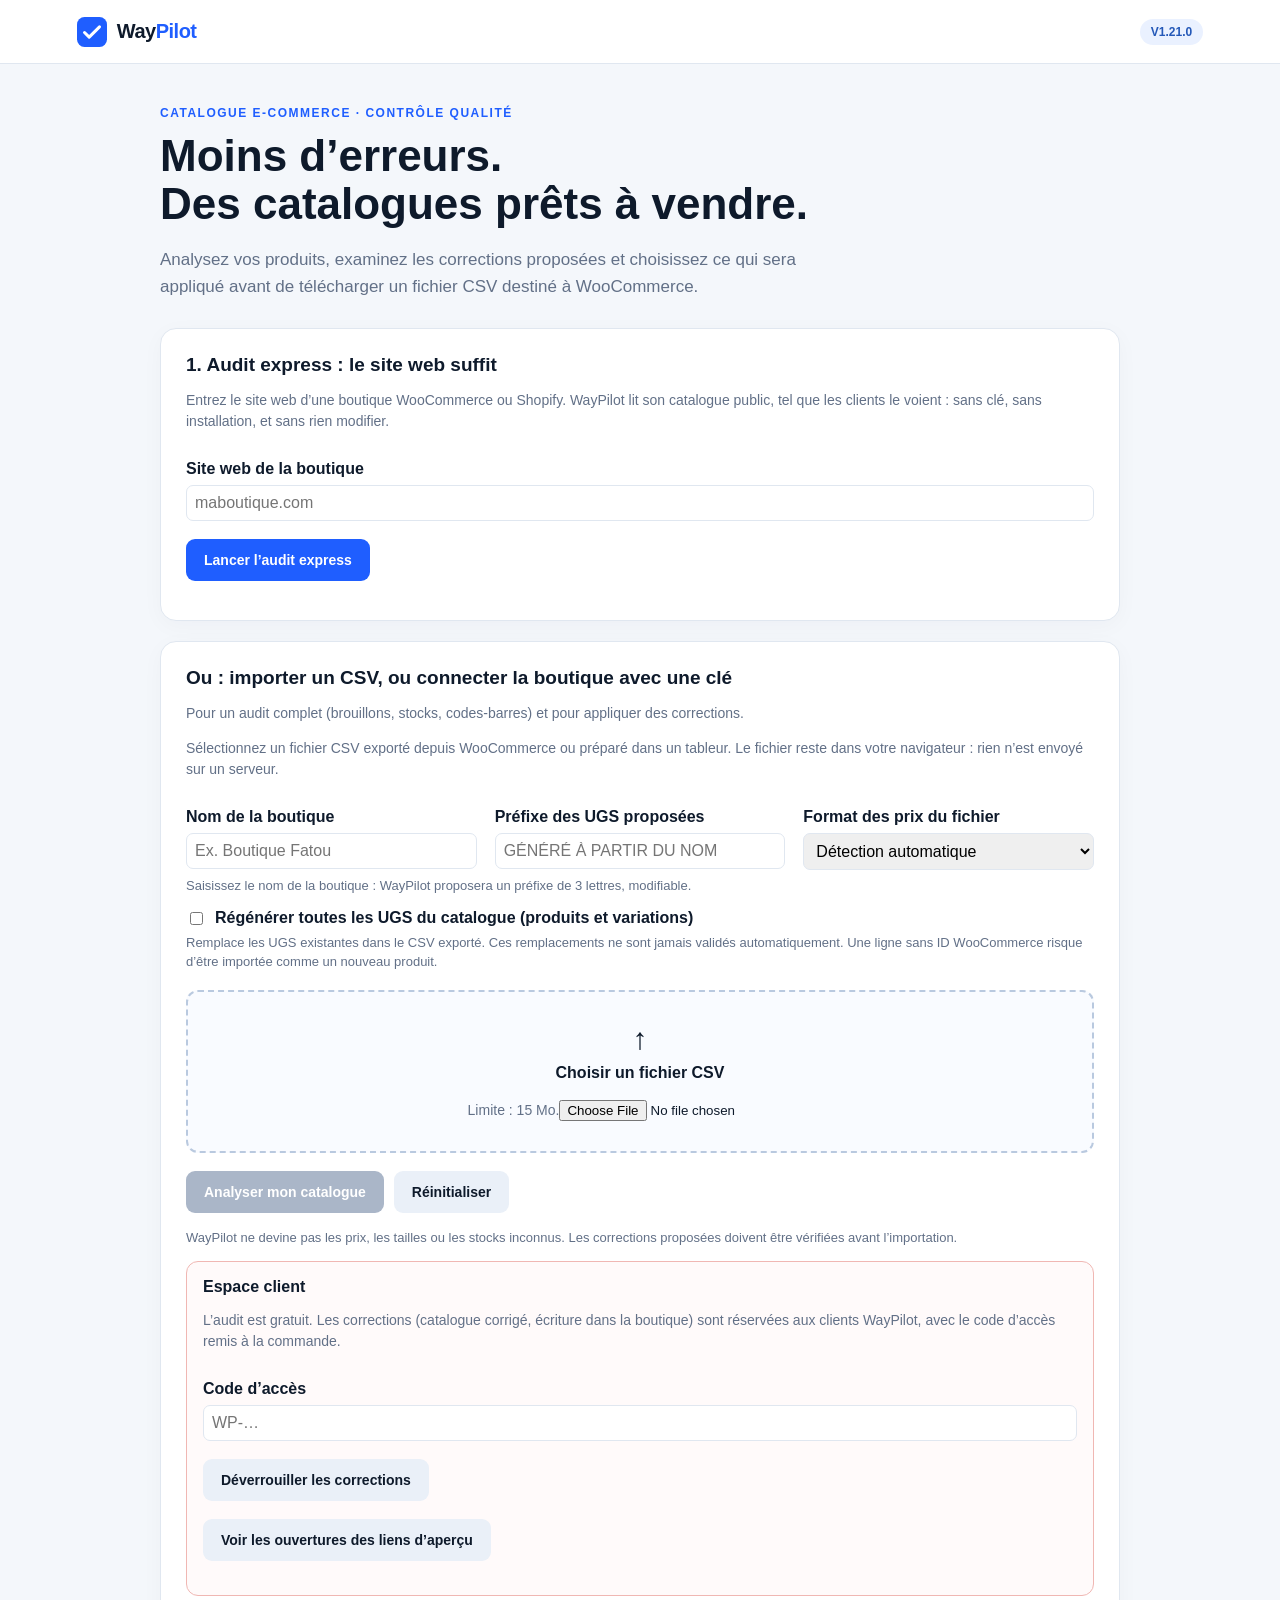
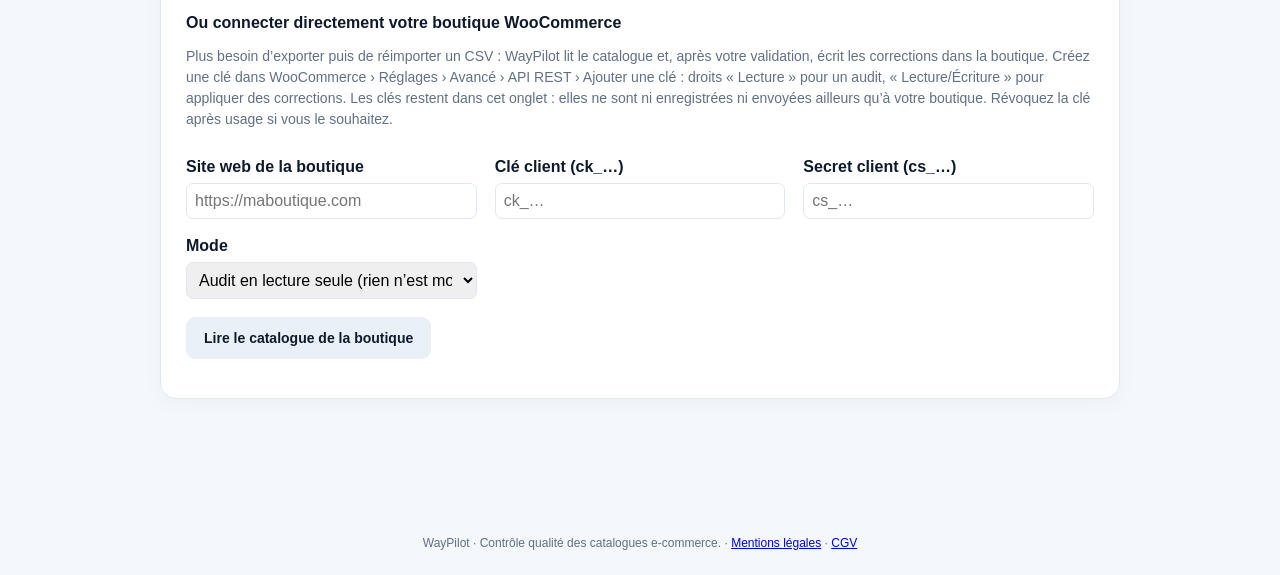
==== commit 70a3d8c5: "V1.21.0 : mettre en promotion (remise %, arrondi, dates de début et de fin, catégorie) et retrait de" ====
--- a/app.html
+++ b/app.html
@@ -191,10 +191,23 @@
         <div><label class="label" for="bpRounding">Arrondi</label><select id="bpRounding" class="field" style="margin-top:7px"><option value="90">Terminaison ,90 la plus proche (41,90)</option><option value="990">Terminaison 9,90 dès 20 (69,90)</option><option value="cent">Au centime</option><option value="unit">À l’unité</option></select></div>
         <div><label class="label" for="bpCurrency">Nouvelle devise de la boutique</label><select id="bpCurrency" class="field" style="margin-top:7px"><option value="">Ne pas changer</option><option value="EUR">Euro (EUR)</option><option value="MAD">Dirham marocain (MAD)</option><option value="XOF">Franc CFA (XOF)</option><option value="USD">Dollar US (USD)</option><option value="GBP">Livre sterling (GBP)</option><option value="CHF">Franc suisse (CHF)</option><option value="CAD">Dollar canadien (CAD)</option></select></div>
       </div>
-      <p class="help">Avec une nouvelle devise, WayPilot règle aussi 2 décimales et la virgule comme séparateur.</p>
+      <p class="help">Avec une nouvelle devise, WayPilot règle aussi 2 décimales et la virgule comme séparateur. <strong>Extension de multi-devises installée ?</strong> C’est elle qui fixe la devise : changez aussi sa « devise de base » et désactivez son arrondi à l’unité, sinon la boutique garde l’ancienne devise ou affiche 42 au lieu de 41,90. Les prix écrits dans les descriptions (« 446 DH ») ne sont pas modifiés.</p>
       <div class="actions"><button type="button" id="bpPreview" class="secondary">Prévisualiser les nouveaux prix</button><button type="button" id="bpApply" disabled>Appliquer ces prix sur la boutique</button></div>
       <div id="bpSummary" class="message" aria-live="polite"></div>
       <div id="bpTable" class="table-wrap"></div>
+      <h3 id="promoTitle">Mettre en promotion</h3>
+      <p class="help">Black Friday, soldes, ventes privées : un prix promo calculé sur le prix normal, avec une date de début et une date de fin. À la date de fin, WooCommerce remet seul les prix normaux. Les produits déjà en promotion sont laissés tels quels, sauf si vous cochez « Remplacer ». Aperçu, journal et annulation comme ci-dessus.</p>
+      <div class="settings">
+        <div><label class="label" for="pmPercent">Remise (%)</label><input id="pmPercent" class="field" type="text" inputmode="decimal" placeholder="Ex. 20" style="margin-top:7px"></div>
+        <div><label class="label" for="pmRounding">Arrondi du prix promo</label><select id="pmRounding" class="field" style="margin-top:7px"><option value="90">Terminaison ,90 la plus proche (47,90)</option><option value="990">Terminaison 9,90 dès 20 (69,90)</option><option value="cent">Au centime</option><option value="unit">À l’unité</option></select></div>
+        <div><label class="label" for="pmFrom">Début (facultatif)</label><input id="pmFrom" class="field" type="date" style="margin-top:7px"></div>
+        <div><label class="label" for="pmTo">Fin (facultatif)</label><input id="pmTo" class="field" type="date" style="margin-top:7px"></div>
+        <div><label class="label" for="pmCategory">Catégorie</label><select id="pmCategory" class="field" style="margin-top:7px"><option value="">Tout le catalogue</option></select></div>
+        <div><label class="label" style="display:flex;gap:8px;align-items:center;margin-top:30px"><input id="pmReplace" type="checkbox"> Remplacer les promos en cours</label></div>
+      </div>
+      <div class="actions"><button type="button" id="pmPreview" class="secondary">Prévisualiser la promotion</button><button type="button" id="pmRemove" class="secondary">Prévisualiser le retrait des promos</button><button type="button" id="pmApply" disabled>Appliquer sur la boutique</button></div>
+      <div id="pmSummary" class="message" aria-live="polite"></div>
+      <div id="pmTable" class="table-wrap"></div>
     </div>
   </section>
 </main>
@@ -323,6 +336,11 @@
     $("wooApplyButton").hidden = state.readOnly;
     $("wooReadOnlyNotice").hidden = !state.readOnly;
     $("bulkPrice").hidden = !fromWoo || state.readOnly || !state.unlocked;
+    if (!$("bulkPrice").hidden) {
+      const keep = $("pmCategory").value;
+      $("pmCategory").replaceChildren(el("option", { value: "", textContent: "Tout le catalogue" }), ...W.categoryNames(state.catalog).map(n => el("option", { value: n, textContent: n })));
+      $("pmCategory").value = keep;
+    }
     const isPublic = state.catalog.source === "public";
     if (isPublic && issues.length) $("summary").textContent = `${stats.products} produits et ${stats.variations} variations visibles par les clients. ${issues.length} anomalies, dont ${stats.high} de gravité élevée.`;
     if (stats.atStake && stats.atStake.items) $("summary").textContent += ` ${E.formatMoney(stats.atStake.total, stats.atStake.currency)} en jeu : ${stats.atStake.items} article(s) non commandable(s) ou mal tarifé(s), au prix d’une vente de chacun.`;
@@ -830,27 +848,54 @@
       out.classList.add("error");
     }
   });
-  $("bpApply").addEventListener("click", async () => {
-    if (!bulkPlan || !state.woo || state.readOnly || !state.unlocked) return;
-    if (state.lastApply) { alert("Des modifications viennent d’être envoyées. Relisez la boutique avant de changer les prix : sinon les prix seraient convertis deux fois."); return; }
-    if (!confirm(`${bulkPlan.count} modification(s) sur ${state.woo.site}. Les nouveaux prix sont immédiats sur la boutique. Continuer ?`)) return;
-    const plan = bulkPlan;
-    $("bpApply").disabled = true;
+  async function applyBulk(plan, button, summary, what) {
+    if (!plan || !state.woo || state.readOnly || !state.unlocked) return false;
+    if (state.lastApply) { alert("Des modifications viennent d’être envoyées. Relisez la boutique avant d’en envoyer d’autres : sinon les prix seraient modifiés deux fois."); return false; }
+    if (!confirm(`${plan.count} modification(s) sur ${state.woo.site}. Les nouveaux prix sont immédiats sur la boutique. Continuer ?`)) return false;
+    $(button).disabled = true;
     $("wooApplySummary").className = "message";
-    $("wooApplySummary").textContent = "Envoi des prix en cours…";
-    try {
-      const results = await state.woo.applyChanges(plan, n => { $("wooApplySummary").textContent = `Envoi des prix en cours… ${n}/${plan.count}`; });
+    $("wooApplySummary").textContent = `Envoi ${what} en cours…`;
+    try {
+      const results = await state.woo.applyChanges(plan, n => { $("wooApplySummary").textContent = `Envoi ${what} en cours… ${n}/${plan.count}`; });
       plan.skipped.forEach(s => results.push({ label: s.label, ok: false, error: "Ignoré : " + s.reason }));
       state.lastApply = results;
-      bulkPlan = null;
       showResults(results, "appliquée(s)");
-      $("bpSummary").textContent = "Prix envoyés. Résultat, journal et annulation : voir « Appliquer sur la boutique » ci-dessus. Relisez la boutique pour vérifier.";
+      $(summary).textContent = "Envoyé. Résultat, journal et annulation : voir « Appliquer sur la boutique » ci-dessus. Relisez la boutique pour vérifier.";
       $("wooApply").scrollIntoView({ behavior: "smooth" });
+      return true;
     } catch (error) {
       $("wooApplySummary").textContent = error.message;
       $("wooApplySummary").classList.add("error");
-    }
-  });
+      return false;
+    }
+  }
+  $("bpApply").addEventListener("click", async () => { if (await applyBulk(bulkPlan, "bpApply", "bpSummary", "des prix")) bulkPlan = null; });
+
+  // ---------- Promotions ----------
+  let promoPlan = null;
+  ["pmPercent", "pmRounding", "pmFrom", "pmTo", "pmCategory", "pmReplace"].forEach(id => $(id).addEventListener("input", () => { promoPlan = null; $("pmApply").disabled = true; }));
+  function previewPromo(mode) {
+    const out = $("pmSummary");
+    out.className = "message";
+    promoPlan = null; $("pmApply").disabled = true; $("pmTable").replaceChildren();
+    if (!state.woo || state.readOnly || !state.unlocked) return;
+    try {
+      const plan = W.buildPromoChanges(state.catalog, { mode, percent: $("pmPercent").value, rounding: $("pmRounding").value, from: $("pmFrom").value, to: $("pmTo").value, category: $("pmCategory").value, replace: $("pmReplace").checked });
+      const n = plan.preview.length;
+      const dates = mode === "remove" ? "" : ($("pmFrom").value || $("pmTo").value ? ` du ${$("pmFrom").value || "jour de l’envoi"} au ${$("pmTo").value || "retrait manuel"}` : " sans date de fin");
+      out.textContent = `${n} ${mode === "remove" ? "promo(s) à retirer" : "prix promo à poser"}${dates}${plan.skipped.length ? ` ; ${plan.skipped.length} élément(s) ignoré(s) : ${plan.skipped.map(s => `${s.label} (${s.reason})`).join(" ; ")}` : ""}.`;
+      const rows = plan.preview.map(r => el("tr", {}, [el("td", { textContent: String(r.id) }), el("td", { textContent: r.name }), el("td", { textContent: r.regular }), el("td", { textContent: r.saleBefore }), el("td", { textContent: r.saleAfter ? money(r.saleAfter) : "retirée" })]));
+      $("pmTable").replaceChildren(el("table", {}, [el("thead", {}, [el("tr", {}, ["ID", "Élément", "Prix normal", "Promo actuelle", "Nouvelle promo"].map(t => el("th", { textContent: t })))]), el("tbody", {}, rows)]));
+      promoPlan = plan;
+      $("pmApply").disabled = !plan.count;
+    } catch (error) {
+      out.textContent = error.message || "Aperçu impossible.";
+      out.classList.add("error");
+    }
+  }
+  $("pmPreview").addEventListener("click", () => previewPromo("apply"));
+  $("pmRemove").addEventListener("click", () => previewPromo("remove"));
+  $("pmApply").addEventListener("click", async () => { if (await applyBulk(promoPlan, "pmApply", "pmSummary", "des promotions")) promoPlan = null; });
 
   // ---------- Fichier ----------
   function clearState() {
@@ -860,6 +905,7 @@
     $("wooResults").replaceChildren();
     $("wooApplySummary").textContent = "";
     bulkPlan = null; $("bpApply").disabled = true; $("bpTable").replaceChildren(); $("bpSummary").textContent = "";
+    promoPlan = null; $("pmApply").disabled = true; $("pmTable").replaceChildren(); $("pmSummary").textContent = "";
     state.verifiedExisting.clear();
     state.manual.clear();
     $("results").hidden = true;
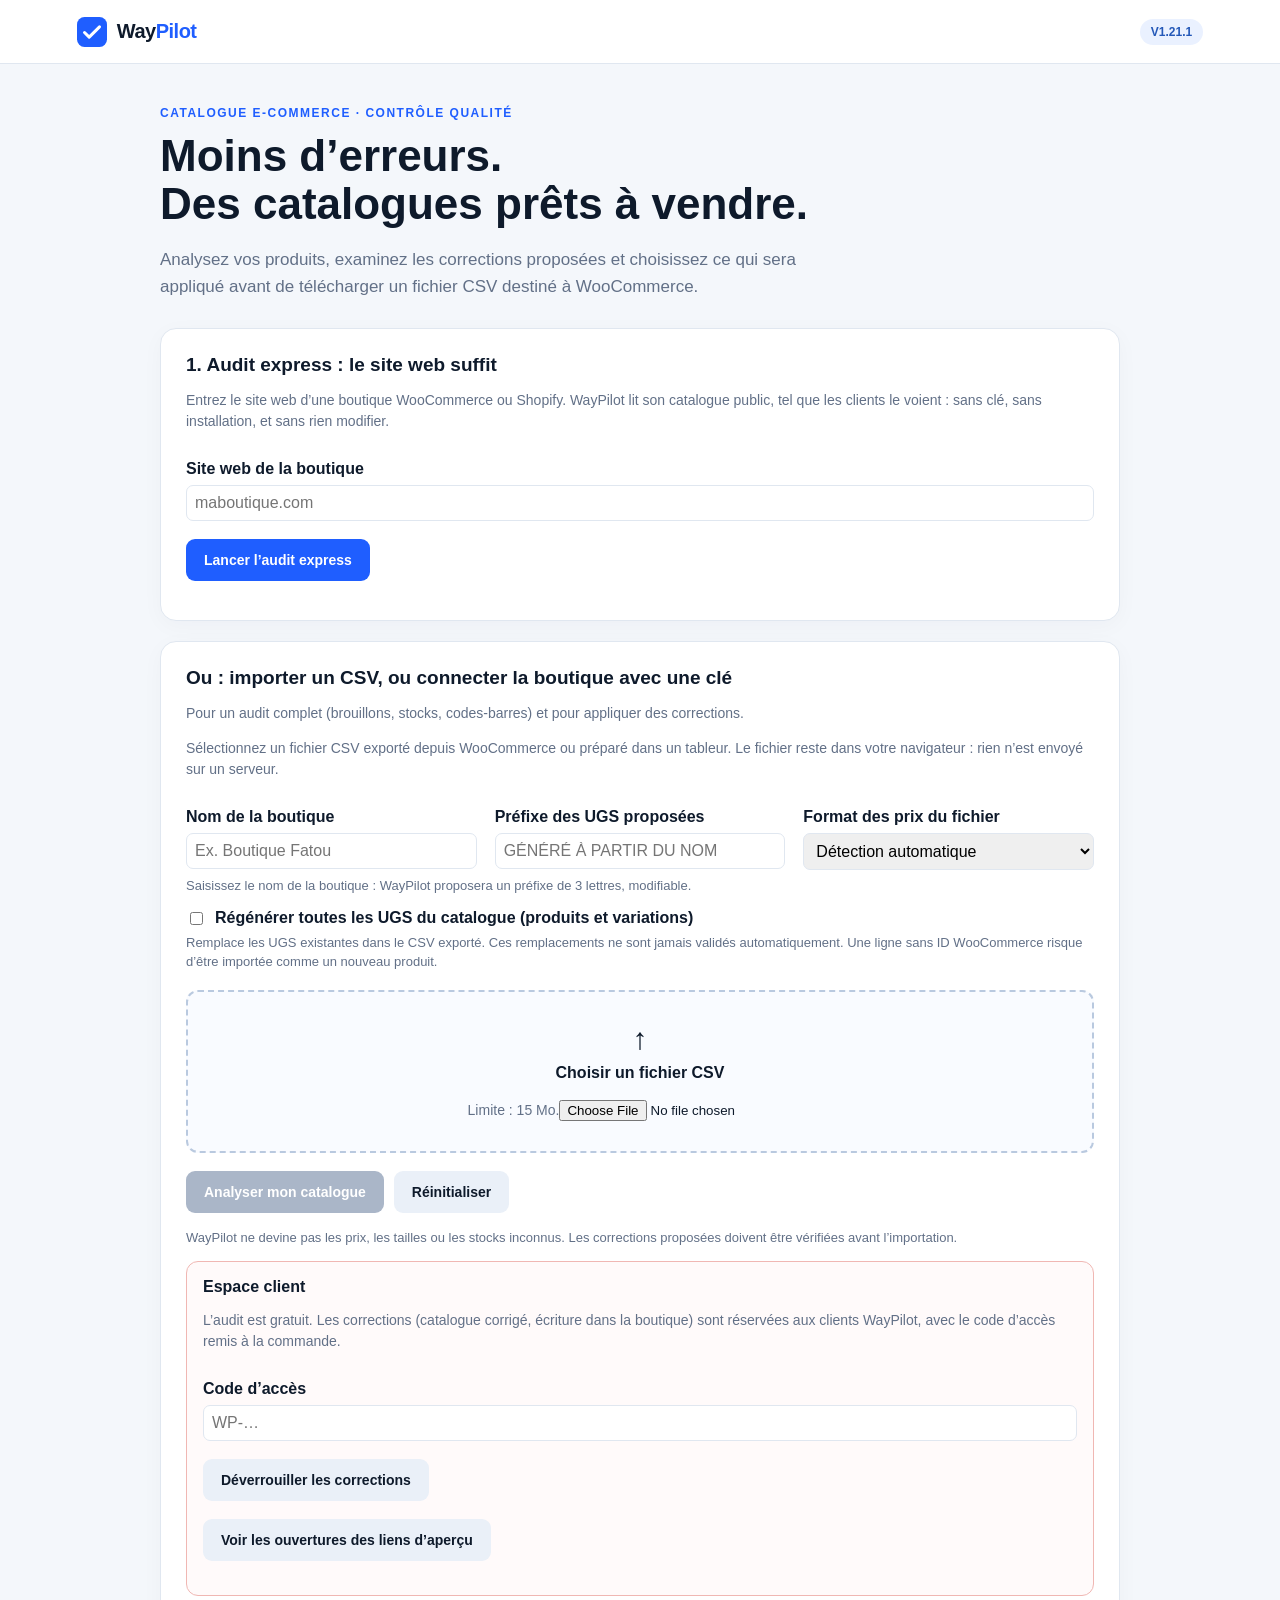
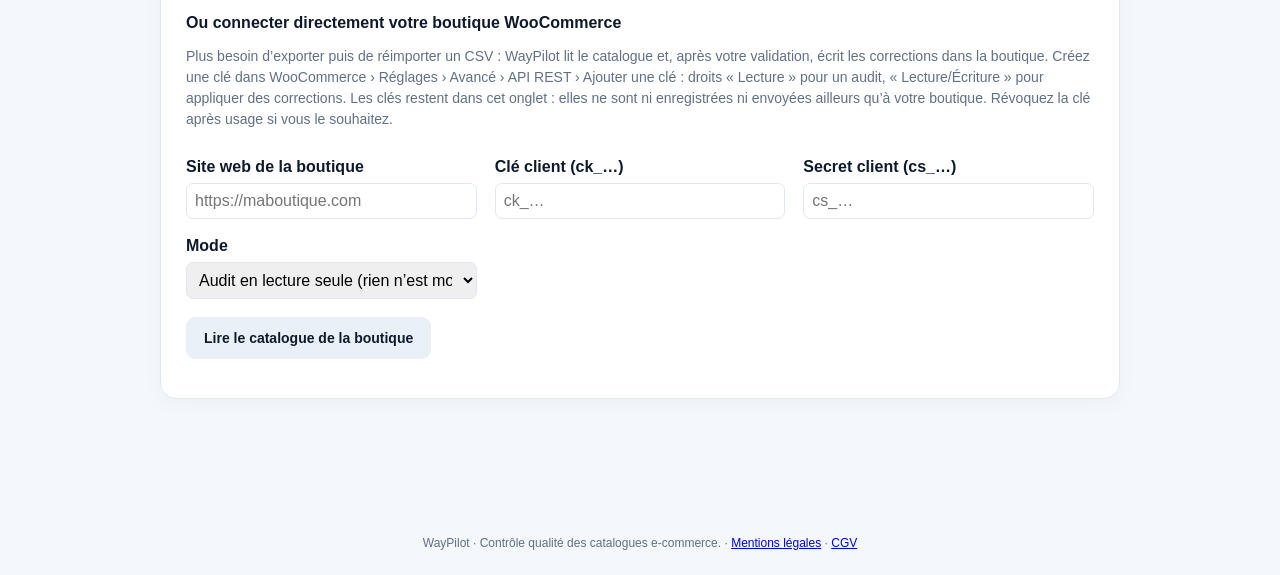
==== commit 1ef8f627: "V1.21.1 : rappel frais de livraison, seuil de livraison gratuite et codes promo après une conversion" ====
--- a/app.html
+++ b/app.html
@@ -27,6 +27,7 @@
     button:disabled { background:#aab6c8; cursor:not-allowed; } button.secondary,a.button.secondary { color:var(--navy); background:#eaf0f8; }
     .actions { display:flex; flex-wrap:wrap; gap:10px; margin-top:18px; } .notice { margin-top:15px; color:var(--muted); font-size:13px; line-height:1.5; }
     .message { margin-top:14px; font-size:14px; line-height:1.5; } .error { color:#b42318; } .success { color:#087443; }
+    .warn { background:#fff8e6; border:1px solid #f0d58a; border-radius:10px; padding:12px 14px; color:#5c4300; } .warn[hidden] { display:none; }
     .metrics { display:grid; grid-template-columns:repeat(3,1fr); gap:14px; margin:20px 0; }
     .metric { border:1px solid var(--border); border-radius:12px; padding:18px; background:#fbfcff; } .metric span { display:block; color:var(--muted); font-size:13px; } .metric strong { display:block; font-size:30px; margin-top:7px; }
     .table-wrap { overflow-x:auto; margin-top:18px; } table { border-collapse:collapse; width:100%; font-size:13px; } th,td { border-bottom:1px solid var(--border); padding:12px 10px; text-align:left; vertical-align:top; } th { background:#f5f8fc; }
@@ -194,6 +195,16 @@
       <p class="help">Avec une nouvelle devise, WayPilot règle aussi 2 décimales et la virgule comme séparateur. <strong>Extension de multi-devises installée ?</strong> C’est elle qui fixe la devise : changez aussi sa « devise de base » et désactivez son arrondi à l’unité, sinon la boutique garde l’ancienne devise ou affiche 42 au lieu de 41,90. Les prix écrits dans les descriptions (« 446 DH ») ne sont pas modifiés.</p>
       <div class="actions"><button type="button" id="bpPreview" class="secondary">Prévisualiser les nouveaux prix</button><button type="button" id="bpApply" disabled>Appliquer ces prix sur la boutique</button></div>
       <div id="bpSummary" class="message" aria-live="polite"></div>
+      <div id="bpReminder" class="message warn" hidden>
+        <strong>À faire à la main dans WooCommerce, avec le même taux<span id="bpReminderRate"></span> :</strong>
+        <ul style="margin:6px 0;padding-left:18px">
+          <li>Frais de livraison : Réglages › Expédition › chaque zone › chaque mode (forfait, classes de livraison).</li>
+          <li>Montant minimum de la livraison gratuite (même écran).</li>
+          <li>Codes promo à montant fixe : Marketing › Codes promo.</li>
+          <li>Frais ou minimums ajoutés par un moyen de paiement ou une extension.</li>
+        </ul>
+        WayPilot ne modifie que les prix des produits et des variations.
+      </div>
       <div id="bpTable" class="table-wrap"></div>
       <h3 id="promoTitle">Mettre en promotion</h3>
       <p class="help">Black Friday, soldes, ventes privées : un prix promo calculé sur le prix normal, avec une date de début et une date de fin. À la date de fin, WooCommerce remet seul les prix normaux. Les produits déjà en promotion sont laissés tels quels, sauf si vous cochez « Remplacer ». Aperçu, journal et annulation comme ci-dessus.</p>
@@ -826,7 +837,7 @@
   // ---------- Prix en masse ----------
   let bulkPlan = null;
   const money = n => (n === null || n === undefined || n === "" ? "" : Number(n).toFixed(2).replace(".", ","));
-  ["bpOp", "bpValue", "bpRounding", "bpCurrency"].forEach(id => $(id).addEventListener("input", () => { bulkPlan = null; $("bpApply").disabled = true; }));
+  ["bpOp", "bpValue", "bpRounding", "bpCurrency"].forEach(id => $(id).addEventListener("input", () => { bulkPlan = null; $("bpApply").disabled = true; $("bpReminder").hidden = true; }));
   $("bpPreview").addEventListener("click", async () => {
     const out = $("bpSummary");
     out.className = "message";
@@ -843,11 +854,18 @@
       $("bpTable").replaceChildren(el("table", {}, [el("thead", {}, [el("tr", {}, ["ID", "Élément", "Prix actuel", "Nouveau prix", "Promo"].map(t => el("th", { textContent: t })))]), el("tbody", {}, rows)]));
       bulkPlan = plan;
       $("bpApply").disabled = !plan.count;
+      showBulkReminder();
     } catch (error) {
       out.textContent = error.message || "Aperçu impossible.";
       out.classList.add("error");
     }
   });
+  function showBulkReminder() {
+    const op = $("bpOp").value, v = $("bpValue").value;
+    const conv = op !== "percent" || $("bpCurrency").value;
+    $("bpReminder").hidden = !conv;
+    $("bpReminderRate").textContent = conv && op !== "percent" && v ? ` (${op === "divide" ? "diviser" : "multiplier"} par ${v})` : "";
+  }
   async function applyBulk(plan, button, summary, what) {
     if (!plan || !state.woo || state.readOnly || !state.unlocked) return false;
     if (state.lastApply) { alert("Des modifications viennent d’être envoyées. Relisez la boutique avant d’en envoyer d’autres : sinon les prix seraient modifiés deux fois."); return false; }
@@ -869,7 +887,7 @@
       return false;
     }
   }
-  $("bpApply").addEventListener("click", async () => { if (await applyBulk(bulkPlan, "bpApply", "bpSummary", "des prix")) bulkPlan = null; });
+  $("bpApply").addEventListener("click", async () => { if (await applyBulk(bulkPlan, "bpApply", "bpSummary", "des prix")) { bulkPlan = null; showBulkReminder(); $("bpReminder").scrollIntoView({ behavior: "smooth", block: "nearest" }); } });
 
   // ---------- Promotions ----------
   let promoPlan = null;
